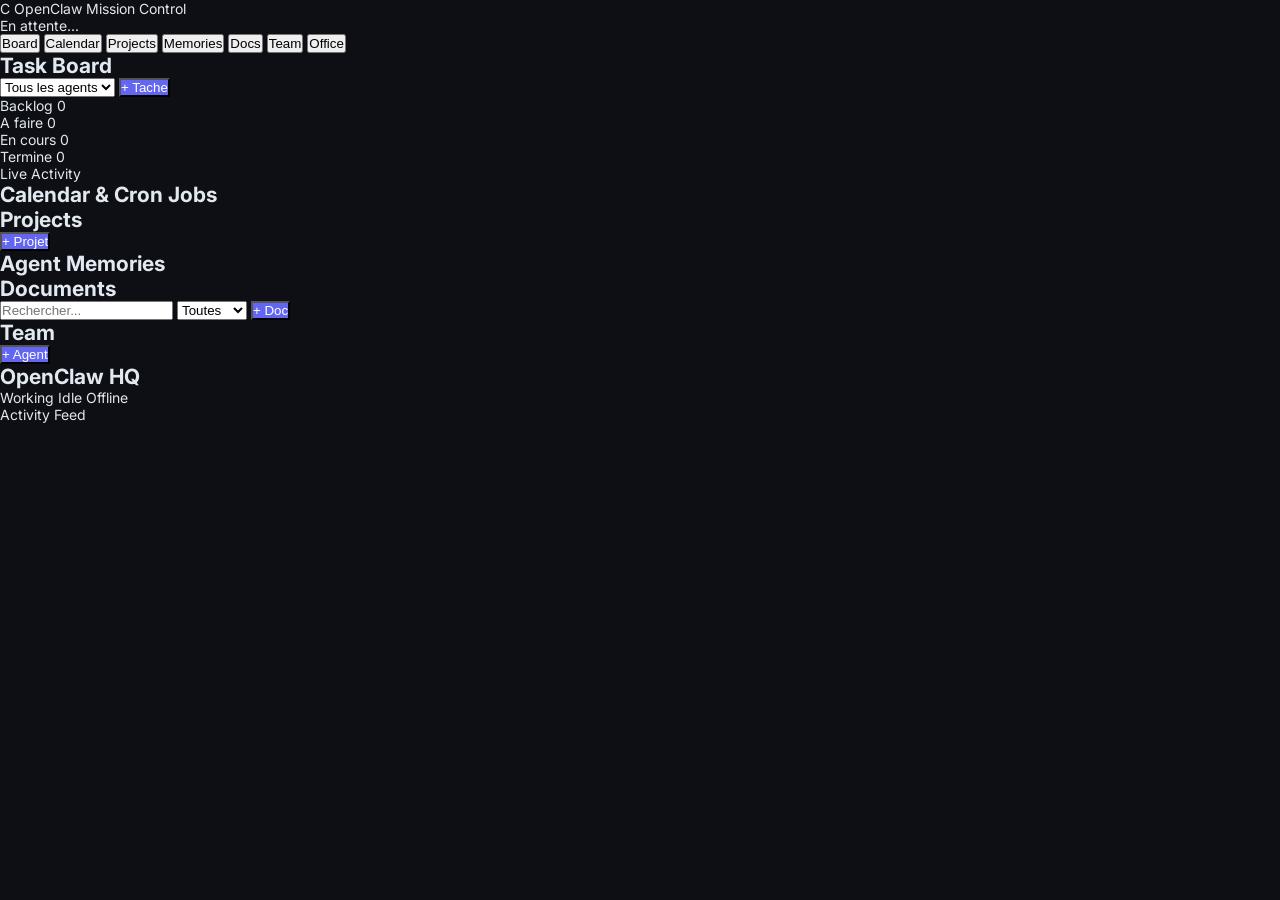
==== mission-control/templates/index.html @ 3de40192 "merge: résoudre conflit main.py — conserver tables trading_calendar + ibkr_trades https://claude.ai/" ====
<!DOCTYPE html>
<html lang="fr">
<head>
  <meta charset="UTF-8" />
  <meta name="viewport" content="width=device-width, initial-scale=1.0" />
  <title>OpenClaw Mission Control</title>
  <link rel="stylesheet" href="/static/css/style.css" />
  <link rel="preconnect" href="https://fonts.googleapis.com" />
  <link href="https://fonts.googleapis.com/css2?family=Inter:wght@300;400;500;600;700&display=swap" rel="stylesheet" />
</head>
<body>

  <!-- HEADER -->
  <header class="mc-header">
    <div class="mc-logo">
      <span class="mc-logo-icon">C</span>
      <span class="mc-logo-text">OpenClaw <span class="mc-logo-sub">Mission Control</span></span>
    </div>
    <div class="mc-hb" id="mcHeartbeat">
      <span class="mc-hb-dot"></span>
      <span id="mcHbLabel">En attente...</span>
    </div>
    <div class="mc-clock" id="mcClock"></div>
  </header>

  <!-- TABS -->
  <nav class="mc-tabs">
    <button class="mc-tab active" id="tab-board"    onclick="switchTab('board')">Board</button>
    <button class="mc-tab"        id="tab-calendar" onclick="switchTab('calendar')">Calendar</button>
    <button class="mc-tab"        id="tab-projects" onclick="switchTab('projects')">Projects</button>
    <button class="mc-tab"        id="tab-memories" onclick="switchTab('memories')">Memories</button>
    <button class="mc-tab"        id="tab-docs"     onclick="switchTab('docs')">Docs</button>
    <button class="mc-tab"        id="tab-team"     onclick="switchTab('team')">Team</button>
    <button class="mc-tab"        id="tab-office"   onclick="switchTab('office')">Office</button>
  </nav>

  <!-- ===== BOARD ===== -->
  <section id="section-board" class="mc-section">
    <div class="section-toolbar">
      <h2>Task Board</h2>
      <select id="boardAgentFilter" onchange="loadBoard()">
        <option value="">Tous les agents</option>
        <option value="openclaw">OpenClaw</option>
      </select>
      <button class="btn-primary" onclick="openTaskModal()">+ Tache</button>
    </div>
    <div class="board-layout">
      <div class="kanban">
        <div class="kanban-col" ondragover="event.preventDefault()" ondrop="dropTask(event,'backlog')">
          <div class="kanban-col-hdr backlog">Backlog <span id="cnt-backlog">0</span></div>
          <div class="kanban-cards" id="cards-backlog"></div>
        </div>
        <div class="kanban-col" ondragover="event.preventDefault()" ondrop="dropTask(event,'todo')">
          <div class="kanban-col-hdr todo">A faire <span id="cnt-todo">0</span></div>
          <div class="kanban-cards" id="cards-todo"></div>
        </div>
        <div class="kanban-col" ondragover="event.preventDefault()" ondrop="dropTask(event,'in_progress')">
          <div class="kanban-col-hdr in-progress">En cours <span id="cnt-in_progress">0</span></div>
          <div class="kanban-cards" id="cards-in_progress"></div>
        </div>
        <div class="kanban-col" ondragover="event.preventDefault()" ondrop="dropTask(event,'done')">
          <div class="kanban-col-hdr done">Termine <span id="cnt-done">0</span></div>
          <div class="kanban-cards" id="cards-done"></div>
        </div>
      </div>
      <div class="activity-panel">
        <div class="activity-hdr">Live Activity</div>
        <div class="activity-list" id="activityList"></div>
      </div>
    </div>
  </section>

  <!-- ===== CALENDAR ===== -->
  <section id="section-calendar" class="mc-section hidden">
    <div class="section-toolbar"><h2>Calendar & Cron Jobs</h2></div>
    <div id="cronContainer"></div>
  </section>

  <!-- ===== PROJECTS ===== -->
  <section id="section-projects" class="mc-section hidden">
    <div class="section-toolbar">
      <h2>Projects</h2>
      <button class="btn-primary" onclick="openProjectModal()">+ Projet</button>
    </div>
    <div class="projects-grid" id="projectsGrid"></div>
  </section>

  <!-- ===== MEMORIES ===== -->
  <section id="section-memories" class="mc-section hidden">
    <div class="section-toolbar"><h2>Agent Memories</h2></div>
    <div class="memories-container" id="memoriesContainer"></div>
  </section>

  <!-- ===== DOCS ===== -->
  <section id="section-docs" class="mc-section hidden">
    <div class="section-toolbar">
      <h2>Documents</h2>
      <input type="text" class="search-input" id="docsSearch" placeholder="Rechercher..." oninput="filterDocs()" />
      <select id="docsCatFilter" onchange="filterDocs()">
        <option value="">Toutes</option>
        <option value="draft">Draft</option>
        <option value="plan">Plan</option>
        <option value="report">Report</option>
        <option value="general">General</option>
      </select>
      <button class="btn-primary" onclick="openDocModal()">+ Doc</button>
    </div>
    <div class="docs-grid" id="docsGrid"></div>
  </section>

  <!-- ===== TEAM ===== -->
  <section id="section-team" class="mc-section hidden">
    <div class="section-toolbar">
      <h2>Team</h2>
      <button class="btn-primary" onclick="openTeamModal()">+ Agent</button>
    </div>
    <div class="team-org" id="teamOrg"></div>
  </section>

  <!-- ===== OFFICE ===== -->
  <section id="section-office" class="mc-section hidden">
    <div class="section-toolbar">
      <h2>OpenClaw HQ</h2>
      <div class="office-legend">
        <span class="leg working">Working</span>
        <span class="leg idle">Idle</span>
        <span class="leg offline">Offline</span>
      </div>
    </div>
    <div class="office-wrapper">
      <div class="office-floor" id="officeFloor"></div>
      <div class="office-ticker" id="officeTicker">
        <div class="ticker-hdr">Activity Feed</div>
        <div id="tickerItems"></div>
      </div>
    </div>
  </section>

  <!-- ===== MODALS ===== -->

  <!-- Task Modal -->
  <div class="modal-overlay hidden" id="taskModal">
    <div class="modal">
      <div class="modal-hdr">
        <h3 id="taskModalTitle">Nouvelle tache</h3>
        <button class="btn-close" onclick="closeModal('taskModal')">x</button>
      </div>
      <div class="modal-body">
        <input type="hidden" id="taskId" />
        <div class="form-group">
          <label>Titre *</label>
          <input type="text" id="taskTitle" placeholder="Titre..." />
        </div>
        <div class="form-group">
          <label>Description</label>
          <textarea id="taskDesc" rows="3" placeholder="Details..."></textarea>
        </div>
        <div class="form-row">
          <div class="form-group">
            <label>Statut</label>
            <select id="taskStatus">
              <option value="backlog">Backlog</option>
              <option value="todo" selected>A faire</option>
              <option value="in_progress">En cours</option>
              <option value="done">Termine</option>
            </select>
          </div>
          <div class="form-group">
            <label>Priorite</label>
            <select id="taskPriority">
              <option value="urgent">Urgent</option>
              <option value="high">Haute</option>
              <option value="medium" selected>Moyenne</option>
              <option value="low">Basse</option>
            </select>
          </div>
        </div>
        <div class="form-row">
          <div class="form-group">
            <label>Assigne a</label>
            <input type="text" id="taskAssigned" value="openclaw" />
          </div>
          <div class="form-group">
            <label>Projet</label>
            <select id="taskProject"><option value="">Aucun</option></select>
          </div>
        </div>
      </div>
      <div class="modal-footer">
        <button class="btn-secondary" onclick="closeModal('taskModal')">Annuler</button>
        <button id="taskDeleteBtn" class="btn-danger hidden" onclick="deleteTask()">Supprimer</button>
        <button class="btn-primary" onclick="saveTask()">Enregistrer</button>
      </div>
    </div>
  </div>

  <!-- Project Modal -->
  <div class="modal-overlay hidden" id="projectModal">
    <div class="modal">
      <div class="modal-hdr">
        <h3 id="projectModalTitle">Nouveau projet</h3>
        <button class="btn-close" onclick="closeModal('projectModal')">x</button>
      </div>
      <div class="modal-body">
        <input type="hidden" id="projectId" />
        <div class="form-group"><label>Nom *</label><input type="text" id="projectName" /></div>
        <div class="form-group"><label>Description</label><textarea id="projectDesc" rows="3"></textarea></div>
        <div class="form-row">
          <div class="form-group">
            <label>Statut</label>
            <select id="projectStatus">
              <option value="active">Actif</option>
              <option value="paused">Pause</option>
              <option value="done">Termine</option>
            </select>
          </div>
          <div class="form-group">
            <label>Progression (%)</label>
            <input type="number" id="projectProgress" min="0" max="100" value="0" />
          </div>
        </div>
      </div>
      <div class="modal-footer">
        <button class="btn-secondary" onclick="closeModal('projectModal')">Annuler</button>
        <button class="btn-primary" onclick="saveProject()">Enregistrer</button>
      </div>
    </div>
  </div>

  <!-- Doc Modal -->
  <div class="modal-overlay hidden" id="docModal">
    <div class="modal modal-lg">
      <div class="modal-hdr">
        <h3 id="docModalTitle">Nouveau document</h3>
        <button class="btn-close" onclick="closeModal('docModal')">x</button>
      </div>
      <div class="modal-body">
        <input type="hidden" id="docId" />
        <div class="form-row">
          <div class="form-group flex1"><label>Titre *</label><input type="text" id="docTitle" /></div>
          <div class="form-group">
            <label>Categorie</label>
            <select id="docCategory">
              <option value="general">General</option>
              <option value="draft">Draft</option>
              <option value="plan">Plan</option>
              <option value="report">Report</option>
            </select>
          </div>
        </div>
        <div class="form-group"><label>Contenu</label><textarea id="docContent" rows="12" class="doc-textarea"></textarea></div>
      </div>
      <div class="modal-footer">
        <button class="btn-secondary" onclick="closeModal('docModal')">Annuler</button>
        <button id="docDeleteBtn" class="btn-danger hidden" onclick="deleteDoc()">Supprimer</button>
        <button class="btn-primary" onclick="saveDoc()">Enregistrer</button>
      </div>
    </div>
  </div>

  <!-- Team Modal -->
  <div class="modal-overlay hidden" id="teamModal">
    <div class="modal">
      <div class="modal-hdr">
        <h3 id="teamModalTitle">Nouvel agent</h3>
        <button class="btn-close" onclick="closeModal('teamModal')">x</button>
      </div>
      <div class="modal-body">
        <input type="hidden" id="teamId" />
        <div class="form-row">
          <div class="form-group flex1"><label>Nom *</label><input type="text" id="teamName" /></div>
          <div class="form-group"><label>Emoji</label><input type="text" id="teamEmoji" maxlength="2" style="width:60px" value="?" /></div>
        </div>
        <div class="form-row">
          <div class="form-group flex1"><label>Role</label><input type="text" id="teamRole" /></div>
          <div class="form-group">
            <label>Type</label>
            <select id="teamType">
              <option value="main">Main</option>
              <option value="sub" selected>Sub</option>
              <option value="human">Human</option>
            </select>
          </div>
        </div>
        <div class="form-group"><label>Mission</label><textarea id="teamMission" rows="3"></textarea></div>
        <div class="form-row">
          <div class="form-group">
            <label>Couleur</label>
            <input type="color" id="teamColor" value="#4f8ef7" />
          </div>
          <div class="form-group flex1">
            <label>Parent</label>
            <select id="teamParent"><option value="">Aucun</option></select>
          </div>
        </div>
      </div>
      <div class="modal-footer">
        <button class="btn-secondary" onclick="closeModal('teamModal')">Annuler</button>
        <button id="teamDeleteBtn" class="btn-danger hidden" onclick="deleteMember()">Supprimer</button>
        <button class="btn-primary" onclick="saveMember()">Enregistrer</button>
      </div>
    </div>
  </div>

  <script src="/static/js/app.js"></script>
</body>
</html>
---- static/css/style.css ----
/* ================================================================
   RESET & VARIABLES
================================================================ */
*, *::before, *::after { box-sizing: border-box; margin: 0; padding: 0; }

:root {
  --bg:          #0d0f14;
  --bg-panel:    #13161e;
  --bg-card:     #1a1e2a;
  --bg-hover:    #1f2435;
  --border:      #252a3a;
  --border-light: #2e3448;
  --text:        #e2e8f0;
  --text-muted:  #64748b;
  --text-dim:    #94a3b8;
  --accent:      #6366f1;
  --accent-glow: rgba(99, 102, 241, 0.15);
  --green:       #22c55e;
  --red:         #ef4444;
  --yellow:      #eab308;
  --blue:        #3b82f6;
  --purple:      #a855f7;
  --pink:        #ec4899;
  --radius:      10px;
  --radius-sm:   6px;
  --shadow:      0 4px 24px rgba(0,0,0,0.4);
  --transition:  0.18s ease;
}

html, body {
  font-family: 'Inter', system-ui, sans-serif;
  font-size: 14px;
  background: var(--bg);
  color: var(--text);
  overflow-x: hidden;
  overflow-y: auto;
}

/* ================================================================
   HEADER
================================================================ */
.header {
  display: flex;
  align-items: center;
  justify-content: space-between;
  padding: 14px 24px;
  background: var(--bg-panel);
  border-bottom: 1px solid var(--border);
  height: 64px;
  flex-shrink: 0;
  position: sticky;
  top: 0;
  z-index: 100;
}

.header-date {
  font-size: 13px;
  color: var(--text-muted);
  text-transform: capitalize;
}

.header-time {
  font-size: 22px;
  font-weight: 700;
  letter-spacing: 1px;
  font-variant-numeric: tabular-nums;
  line-height: 1;
}

.header-greeting {
  font-size: 15px;
  font-weight: 500;
  color: var(--text-dim);
  text-align: center;
}

.summary-chips {
  display: flex;
  gap: 8px;
  flex-wrap: wrap;
  justify-content: flex-end;
}

/* header-right wraps chips + tg button */
.header-right {
  display: flex;
  align-items: center;
  gap: 10px;
}

/* Telegram button */
.tg-btn {
  display: inline-flex;
  align-items: center;
  gap: 6px;
  padding: 5px 12px;
  border-radius: var(--radius-sm);
  border: 1px solid rgba(41, 182, 246, 0.35);
  background: rgba(41, 182, 246, 0.08);
  color: #29b6f6;
  font-size: 12px;
  font-weight: 500;
  cursor: pointer;
  transition: var(--transition);
  white-space: nowrap;
}
.tg-btn:hover:not(:disabled) {
  background: rgba(41, 182, 246, 0.18);
  border-color: #29b6f6;
}
.tg-btn:disabled { opacity: 0.45; cursor: default; }
.tg-btn.tg-sent  { border-color: var(--green); color: var(--green); background: rgba(34,197,94,0.08); }
.tg-btn.tg-error { border-color: var(--red);   color: var(--red);   background: rgba(239,68,68,0.08); }
.tg-btn.tg-disabled { border-color: var(--border); color: var(--text-muted); background: transparent; }

.chip {
  display: flex;
  align-items: center;
  gap: 5px;
  padding: 4px 10px;
  border-radius: 20px;
  font-size: 12px;
  font-weight: 500;
  border: 1px solid var(--border);
  background: var(--bg-card);
}

.chip.chip-warning { border-color: var(--yellow); color: var(--yellow); }
.chip.chip-success { border-color: var(--green); color: var(--green); }
.chip.chip-info    { border-color: var(--blue); color: var(--blue); }

/* ================================================================
   LAYOUT
================================================================ */
.layout {
  display: grid;
  grid-template-columns: 280px 1fr 260px 280px;
  gap: 0;
  height: calc(100vh - 64px);
  overflow: hidden;
  position: sticky;
  top: 64px;
}

.panel {
  display: flex;
  flex-direction: column;
  border-right: 1px solid var(--border);
  overflow: hidden;
}

.panel:last-child { border-right: none; }

.panel-header {
  display: flex;
  align-items: center;
  gap: 8px;
  padding: 16px 16px 12px;
  border-bottom: 1px solid var(--border);
  flex-shrink: 0;
}

.panel-header h2 {
  font-size: 13px;
  font-weight: 600;
  letter-spacing: 0.5px;
  text-transform: uppercase;
  color: var(--text-muted);
  flex: 1;
}

/* ================================================================
   GOOGLE CALENDAR CONNECT BUTTON
================================================================ */
.gcal-connect-btn {
  display: inline-flex;
  align-items: center;
  gap: 5px;
  font-size: 11px;
  font-weight: 500;
  color: var(--text-muted);
  background: var(--bg-card);
  border: 1px solid var(--border-light);
  border-radius: var(--radius-sm);
  padding: 4px 8px;
  text-decoration: none;
  transition: var(--transition);
  white-space: nowrap;
}
.gcal-connect-btn:hover {
  color: var(--text);
  border-color: var(--accent);
  background: var(--accent-glow);
}
.gcal-connect-btn.gcal-connected {
  color: var(--green);
  border-color: rgba(34, 197, 94, 0.3);
  background: rgba(34, 197, 94, 0.08);
}

/* ================================================================
   BUTTONS
================================================================ */
.btn-icon {
  width: 26px;
  height: 26px;
  border-radius: 6px;
  border: 1px solid var(--border-light);
  background: var(--bg-card);
  color: var(--text-dim);
  cursor: pointer;
  font-size: 16px;
  display: flex;
  align-items: center;
  justify-content: center;
  transition: var(--transition);
  flex-shrink: 0;
}
.btn-icon:hover { background: var(--accent); border-color: var(--accent); color: #fff; }

.btn {
  padding: 8px 16px;
  border-radius: var(--radius-sm);
  border: none;
  cursor: pointer;
  font-size: 13px;
  font-weight: 500;
  transition: var(--transition);
}
.btn-primary   { background: var(--accent); color: #fff; }
.btn-primary:hover { background: #4f46e5; }
.btn-secondary { background: var(--bg-card); color: var(--text-dim); border: 1px solid var(--border); }
.btn-secondary:hover { background: var(--bg-hover); }

.btn-close {
  background: none;
  border: none;
  color: var(--text-muted);
  cursor: pointer;
  font-size: 16px;
  padding: 4px;
  border-radius: 4px;
  transition: var(--transition);
}
.btn-close:hover { color: var(--text); background: var(--bg-hover); }

/* ================================================================
   MINI CALENDAR
================================================================ */
.mini-calendar {
  padding: 12px;
  border-bottom: 1px solid var(--border);
  flex-shrink: 0;
}

.cal-header {
  display: flex;
  align-items: center;
  justify-content: space-between;
  margin-bottom: 8px;
}
.cal-header .cal-title {
  font-size: 13px;
  font-weight: 600;
  color: var(--text-dim);
  text-transform: capitalize;
}
.cal-nav {
  background: none;
  border: none;
  color: var(--text-muted);
  cursor: pointer;
  padding: 2px 6px;
  border-radius: 4px;
  font-size: 14px;
  transition: var(--transition);
}
.cal-nav:hover { background: var(--bg-hover); color: var(--text); }

.cal-grid {
  display: grid;
  grid-template-columns: repeat(7, 1fr);
  gap: 2px;
}
.cal-day-name {
  font-size: 10px;
  color: var(--text-muted);
  text-align: center;
  padding: 2px 0;
  font-weight: 600;
}
.cal-day {
  width: 28px;
  height: 28px;
  display: flex;
  align-items: center;
  justify-content: center;
  border-radius: 50%;
  font-size: 12px;
  cursor: pointer;
  color: var(--text-dim);
  transition: var(--transition);
  margin: auto;
}
.cal-day:hover { background: var(--bg-hover); }
.cal-day.today { background: var(--accent); color: #fff; font-weight: 700; }
.cal-day.other-month { color: var(--border-light); }
.cal-day.has-event::after {
  content: '';
  display: block;
  width: 4px;
  height: 4px;
  border-radius: 50%;
  background: var(--green);
  position: absolute;
  bottom: 2px;
}
.cal-day { position: relative; }

/* ================================================================
   AGENDA VIEW TABS
================================================================ */
.agenda-view-tabs {
  display: flex;
  gap: 3px;
}

.agenda-view-tab {
  font-size: 11px;
  padding: 2px 8px;
  border-radius: var(--radius-sm);
  border: 1px solid var(--border-light);
  background: transparent;
  color: var(--text-muted);
  cursor: pointer;
  transition: var(--transition);
}

.agenda-view-tab:hover { color: var(--text); border-color: var(--accent); }
.agenda-view-tab.active {
  background: var(--accent-glow);
  color: var(--accent);
  border-color: var(--accent);
}

/* ================================================================
   WEEK VIEW
================================================================ */
.agenda-week {
  flex: 1;
  overflow-y: auto;
  padding: 8px;
}

.agenda-week::-webkit-scrollbar { width: 4px; }
.agenda-week::-webkit-scrollbar-track { background: transparent; }
.agenda-week::-webkit-scrollbar-thumb { background: var(--border); border-radius: 2px; }

.week-nav {
  display: flex;
  align-items: center;
  justify-content: space-between;
  padding: 2px 2px 8px;
}

.week-label {
  font-size: 11px;
  color: var(--text-dim);
  font-weight: 500;
}

.week-days {
  display: flex;
  flex-direction: column;
  gap: 4px;
}

.week-day {
  border-radius: var(--radius-sm);
  background: var(--bg-card);
  border: 1px solid var(--border);
  padding: 6px 8px;
  transition: var(--transition);
}

.week-day-today {
  border-color: var(--accent);
  background: var(--accent-glow);
}

.week-day-header {
  display: flex;
  align-items: center;
  gap: 6px;
  margin-bottom: 4px;
}

.week-day-name {
  font-size: 10px;
  font-weight: 600;
  color: var(--text-muted);
  text-transform: uppercase;
  min-width: 16px;
}

.week-day-num {
  font-size: 13px;
  font-weight: 600;
  color: var(--text-dim);
  width: 22px;
  height: 22px;
  display: flex;
  align-items: center;
  justify-content: center;
  border-radius: 50%;
}

.week-today-num {
  background: var(--accent);
  color: #fff;
}

.week-day-events {
  display: flex;
  flex-direction: column;
  gap: 2px;
}

.week-no-event {
  font-size: 11px;
  color: var(--border-light);
  padding-left: 2px;
}

.week-event {
  display: flex;
  align-items: center;
  gap: 5px;
  padding: 2px 5px;
  border-radius: 3px;
  border-left: 2px solid var(--border);
  background: rgba(255,255,255,0.03);
  overflow: hidden;
}

.week-event.color-blue   { border-color: var(--blue); }
.week-event.color-purple { border-color: var(--purple); }
.week-event.color-green  { border-color: var(--green); }
.week-event.color-pink   { border-color: var(--pink); }
.week-event.color-yellow { border-color: var(--yellow); }
.week-event.color-google { border-color: var(--google); }

.week-event-time {
  font-size: 10px;
  color: var(--text-muted);
  font-variant-numeric: tabular-nums;
  white-space: nowrap;
  min-width: 34px;
  flex-shrink: 0;
}

.week-event-title {
  font-size: 11px;
  color: var(--text-dim);
  white-space: nowrap;
  overflow: hidden;
  text-overflow: ellipsis;
}

/* ================================================================
   AGENDA TIMELINE
================================================================ */
.agenda-day {
  flex: 1;
  overflow-y: auto;
  padding: 8px 0;
}
.agenda-day::-webkit-scrollbar { width: 4px; }
.agenda-day::-webkit-scrollbar-track { background: transparent; }
.agenda-day::-webkit-scrollbar-thumb { background: var(--border); border-radius: 2px; }

.agenda-empty {
  padding: 32px 16px;
  text-align: center;
  color: var(--text-muted);
  font-size: 13px;
}

.agenda-event {
  display: flex;
  gap: 10px;
  padding: 8px 14px;
  margin: 2px 8px;
  border-radius: var(--radius-sm);
  border-left: 3px solid;
  background: var(--bg-card);
  transition: var(--transition);
  cursor: pointer;
  position: relative;
}
.agenda-event:hover { background: var(--bg-hover); }
.agenda-event.color-blue   { border-color: var(--blue); }
.agenda-event.color-purple { border-color: var(--purple); }
.agenda-event.color-green  { border-color: var(--green); }
.agenda-event.color-pink   { border-color: var(--pink); }
.agenda-event.color-yellow { border-color: var(--yellow); }

.event-time {
  font-size: 11px;
  color: var(--text-muted);
  font-variant-numeric: tabular-nums;
  white-space: nowrap;
  min-width: 40px;
  padding-top: 2px;
}
.event-title {
  font-size: 13px;
  font-weight: 500;
  flex: 1;
}
.event-desc {
  font-size: 11px;
  color: var(--text-muted);
  margin-top: 2px;
}

.event-delete {
  background: none;
  border: none;
  color: var(--text-muted);
  cursor: pointer;
  font-size: 12px;
  opacity: 0;
  transition: var(--transition);
  padding: 2px;
}
.agenda-event:hover .event-delete { opacity: 1; }
.event-delete:hover { color: var(--red); }

/* ================================================================
   TASKS
================================================================ */
.task-filters {
  display: flex;
  gap: 4px;
}
.filter-btn {
  padding: 3px 8px;
  border-radius: 20px;
  border: 1px solid var(--border);
  background: none;
  color: var(--text-muted);
  font-size: 11px;
  cursor: pointer;
  transition: var(--transition);
}
.filter-btn:hover { background: var(--bg-hover); color: var(--text); }
.filter-btn.active { background: var(--accent); border-color: var(--accent); color: #fff; }

.tasks-list {
  flex: 1;
  overflow-y: auto;
  padding: 8px;
}
.tasks-list::-webkit-scrollbar { width: 4px; }
.tasks-list::-webkit-scrollbar-thumb { background: var(--border); border-radius: 2px; }

.task-group-label {
  font-size: 11px;
  font-weight: 600;
  color: var(--text-muted);
  text-transform: uppercase;
  letter-spacing: 0.5px;
  padding: 8px 8px 4px;
}

.task-card {
  display: flex;
  align-items: flex-start;
  gap: 10px;
  padding: 10px 12px;
  border-radius: var(--radius-sm);
  background: var(--bg-card);
  margin-bottom: 4px;
  border: 1px solid var(--border);
  cursor: pointer;
  transition: var(--transition);
  position: relative;
}
.task-card:hover { background: var(--bg-hover); border-color: var(--border-light); }
.task-card.done { opacity: 0.5; }
.task-card.done .task-title { text-decoration: line-through; }

.task-check {
  width: 16px;
  height: 16px;
  border-radius: 50%;
  border: 2px solid var(--border-light);
  flex-shrink: 0;
  margin-top: 1px;
  cursor: pointer;
  transition: var(--transition);
  display: flex;
  align-items: center;
  justify-content: center;
}
.task-check:hover { border-color: var(--accent); }
.task-check.checked { background: var(--green); border-color: var(--green); }
.task-check.checked::after { content: '✓'; color: #fff; font-size: 10px; font-weight: 700; }

.task-body { flex: 1; min-width: 0; }
.task-title {
  font-size: 13px;
  font-weight: 500;
  line-height: 1.4;
  word-break: break-word;
}
.task-meta {
  display: flex;
  align-items: center;
  gap: 6px;
  margin-top: 4px;
}
.task-date {
  font-size: 11px;
  color: var(--text-muted);
}
.task-date.overdue { color: var(--red); }

.priority-dot {
  width: 6px;
  height: 6px;
  border-radius: 50%;
  flex-shrink: 0;
}
.priority-dot.high   { background: var(--red); }
.priority-dot.medium { background: var(--yellow); }
.priority-dot.low    { background: var(--green); }

.task-actions {
  display: flex;
  gap: 4px;
  opacity: 0;
  transition: var(--transition);
}
.task-card:hover .task-actions { opacity: 1; }
.task-action-btn {
  background: none;
  border: none;
  color: var(--text-muted);
  cursor: pointer;
  font-size: 12px;
  padding: 2px 4px;
  border-radius: 3px;
  transition: var(--transition);
}
.task-action-btn:hover { background: var(--bg-hover); color: var(--text); }
.task-action-btn.del:hover { color: var(--red); }

.tasks-empty {
  padding: 40px 16px;
  text-align: center;
  color: var(--text-muted);
  font-size: 13px;
}

/* ================================================================
   NOTES
================================================================ */
.notes-grid {
  flex: 1;
  overflow-y: auto;
  padding: 8px;
  display: flex;
  flex-direction: column;
  gap: 8px;
}
.notes-grid::-webkit-scrollbar { width: 4px; }
.notes-grid::-webkit-scrollbar-thumb { background: var(--border); border-radius: 2px; }

.note-card {
  border-radius: var(--radius-sm);
  padding: 12px;
  border-left: 3px solid;
  background: var(--bg-card);
  border-top: 1px solid var(--border);
  border-right: 1px solid var(--border);
  border-bottom: 1px solid var(--border);
  position: relative;
  transition: var(--transition);
}
.note-card:hover { background: var(--bg-hover); }
.note-card.color-yellow { border-left-color: var(--yellow); }
.note-card.color-blue   { border-left-color: var(--blue); }
.note-card.color-green  { border-left-color: var(--green); }
.note-card.color-pink   { border-left-color: var(--pink); }
.note-card.color-purple { border-left-color: var(--purple); }

.note-content {
  font-size: 13px;
  line-height: 1.6;
  color: var(--text-dim);
  white-space: pre-wrap;
  word-break: break-word;
}
.note-footer {
  display: flex;
  align-items: center;
  justify-content: space-between;
  margin-top: 8px;
}
.note-date {
  font-size: 10px;
  color: var(--text-muted);
}
.note-delete {
  background: none;
  border: none;
  color: var(--text-muted);
  cursor: pointer;
  font-size: 12px;
  padding: 2px 4px;
  border-radius: 3px;
  opacity: 0;
  transition: var(--transition);
}
.note-card:hover .note-delete { opacity: 1; }
.note-delete:hover { color: var(--red); }

/* ================================================================
   MODAL
================================================================ */
.modal-overlay {
  position: fixed;
  inset: 0;
  background: rgba(0,0,0,0.7);
  display: none;
  align-items: center;
  justify-content: center;
  z-index: 1000;
  backdrop-filter: blur(4px);
}
.modal-overlay.open { display: flex; }

.modal {
  background: var(--bg-panel);
  border: 1px solid var(--border-light);
  border-radius: var(--radius);
  width: 480px;
  max-width: 95vw;
  box-shadow: var(--shadow);
  animation: modalIn 0.18s ease;
}
@keyframes modalIn {
  from { opacity: 0; transform: scale(0.96) translateY(-8px); }
  to   { opacity: 1; transform: scale(1) translateY(0); }
}
.modal-header {
  display: flex;
  align-items: center;
  justify-content: space-between;
  padding: 16px 20px;
  border-bottom: 1px solid var(--border);
}
.modal-header h3 { font-size: 15px; font-weight: 600; }
.modal-body { padding: 20px; display: flex; flex-direction: column; gap: 16px; }
.modal-footer {
  display: flex;
  gap: 8px;
  justify-content: flex-end;
  padding: 16px 20px;
  border-top: 1px solid var(--border);
}

.form-group { display: flex; flex-direction: column; gap: 6px; }
.form-group label { font-size: 12px; font-weight: 500; color: var(--text-muted); }
.form-group input,
.form-group textarea,
.form-group select {
  background: var(--bg-card);
  border: 1px solid var(--border-light);
  border-radius: var(--radius-sm);
  color: var(--text);
  font-family: inherit;
  font-size: 13px;
  padding: 8px 12px;
  outline: none;
  transition: var(--transition);
  resize: vertical;
}
.form-group input:focus,
.form-group textarea:focus,
.form-group select:focus { border-color: var(--accent); background: var(--bg-hover); }
.form-row { display: grid; grid-template-columns: 1fr 1fr; gap: 12px; }

/* Color picker */
.color-picker { display: flex; gap: 8px; }
.color-dot {
  width: 24px;
  height: 24px;
  border-radius: 50%;
  border: 2px solid transparent;
  cursor: pointer;
  transition: var(--transition);
}
.color-dot:hover { transform: scale(1.15); }
.color-dot.active { border-color: #fff; transform: scale(1.15); }
.dot-yellow { background: var(--yellow); }
.dot-blue   { background: var(--blue); }
.dot-green  { background: var(--green); }
.dot-pink   { background: var(--pink); }
.dot-purple { background: var(--purple); }

/* ================================================================
   TOAST
================================================================ */
.toast-container {
  position: fixed;
  bottom: 24px;
  right: 24px;
  display: flex;
  flex-direction: column;
  gap: 8px;
  z-index: 2000;
}
.toast {
  padding: 10px 16px;
  border-radius: var(--radius-sm);
  background: var(--bg-panel);
  border: 1px solid var(--border-light);
  font-size: 13px;
  color: var(--text);
  box-shadow: var(--shadow);
  animation: toastIn 0.2s ease;
  max-width: 300px;
}
.toast.success { border-left: 3px solid var(--green); }
.toast.error   { border-left: 3px solid var(--red); }
@keyframes toastIn {
  from { opacity: 0; transform: translateX(20px); }
  to   { opacity: 1; transform: translateX(0); }
}

/* ================================================================
   SCROLLBAR global
================================================================ */
* {
  scrollbar-width: thin;
  scrollbar-color: var(--border) transparent;
}

/* ================================================================
   GOOGLE CALENDAR EVENTS
================================================================ */
:root {
  --google: #4285F4;
}

.agenda-event.color-google {
  border-color: var(--google);
}

.agenda-event.color-google::before {
  content: 'G';
  position: absolute;
  top: 6px;
  right: 28px;
  font-size: 9px;
  font-weight: 700;
  color: var(--google);
  background: rgba(66, 133, 244, 0.12);
  border: 1px solid rgba(66, 133, 244, 0.3);
  border-radius: 3px;
  padding: 0 3px;
  line-height: 14px;
  letter-spacing: 0.5px;
}

.cal-day.has-google-event::after {
  background: var(--google);
}

.cal-day.has-event.has-google-event::after {
  background: linear-gradient(to right, var(--green) 50%, var(--google) 50%);
}

.toast.info { border-left: 3px solid var(--blue); }

/* ================================================================
   TRADING PANEL
================================================================ */
.panel-trading { display: flex; flex-direction: column; overflow: hidden; }

.trading-tabs {
  display: flex;
  gap: 4px;
}

.trade-tab {
  font-size: 11px;
  font-weight: 500;
  padding: 3px 8px;
  border-radius: var(--radius-sm);
  border: 1px solid var(--border-light);
  background: transparent;
  color: var(--text-muted);
  cursor: pointer;
  transition: var(--transition);
}

.trade-tab:hover { color: var(--text); border-color: var(--accent); }
.trade-tab.active { background: var(--accent-glow); color: var(--accent); border-color: var(--accent); }

#tradingContent {
  flex: 1;
  overflow-y: auto;
  padding: 8px 12px;
}

.trade-row {
  display: flex;
  align-items: center;
  gap: 8px;
  padding: 8px 10px;
  border-radius: var(--radius-sm);
  background: var(--bg-card);
  border: 1px solid var(--border);
  margin-bottom: 6px;
  transition: var(--transition);
  text-decoration: none;
  cursor: pointer;
}
.trade-row:hover { border-color: var(--border-light); background: var(--bg-hover); }

.trade-ticker {
  font-weight: 600;
  font-size: 13px;
  color: var(--text);
  min-width: 52px;
}

.trade-info {
  flex: 1;
  display: flex;
  flex-direction: column;
  gap: 2px;
}

.trade-meta {
  font-size: 10px;
  color: var(--text-muted);
}

.trade-pnl {
  font-size: 12px;
  font-weight: 600;
  text-align: right;
  min-width: 48px;
}
.trade-pnl.pos { color: var(--green); }
.trade-pnl.neg { color: var(--red); }
.trade-pnl.neutral { color: var(--text-muted); }

.trade-rr {
  font-size: 10px;
  color: var(--text-muted);
  text-align: right;
}

.trade-live-badge {
  font-size: 9px;
  padding: 1px 5px;
  border-radius: 10px;
  background: rgba(99,102,241,0.15);
  color: var(--accent);
  border: 1px solid rgba(99,102,241,0.3);
  white-space: nowrap;
}

.watch-row {
  display: flex;
  align-items: center;
  justify-content: space-between;
  padding: 7px 10px;
  border-radius: var(--radius-sm);
  background: var(--bg-card);
  border: 1px solid var(--border);
  margin-bottom: 6px;
}
.watch-name { font-size: 13px; font-weight: 500; color: var(--text); }
.watch-etat {
  font-size: 10px;
  padding: 2px 6px;
  border-radius: 10px;
  background: var(--bg-hover);
  color: var(--text-muted);
}

.trading-empty {
  text-align: center;
  color: var(--text-muted);
  font-size: 12px;
  padding: 24px 0;
}

/* ================================================================
   SIDE PANEL (Crons + API)
================================================================ */
.panel-side {
  display: flex;
  flex-direction: column;
  overflow: hidden;
}

.side-section {
  display: flex;
  flex-direction: column;
  flex: 1;
  overflow: hidden;
  border-bottom: 1px solid var(--border);
}
.side-section:last-child { border-bottom: none; }

/* ---- API Usage ---- */
.api-usage-list {
  flex: 1;
  overflow-y: auto;
  padding: 8px 12px;
  display: flex;
  flex-direction: column;
  gap: 6px;
}

.api-row {
  background: var(--bg-card);
  border: 1px solid var(--border);
  border-radius: var(--radius-sm);
  padding: 9px 11px;
  display: flex;
  flex-direction: column;
  gap: 6px;
}
.api-row-link { text-decoration: none; cursor: pointer; transition: var(--transition); }
.api-row-link:hover { border-color: var(--accent); }
.api-row-warn { border-color: rgba(234,179,8,0.35); background: rgba(234,179,8,0.05); }
.api-row-err  { border-color: rgba(239,68,68,0.25); }

.api-row-head {
  display: flex;
  align-items: center;
  gap: 7px;
}

.api-dot {
  width: 7px;
  height: 7px;
  border-radius: 50%;
  flex-shrink: 0;
  background: var(--text-muted);
}
.api-dot.ok   { background: var(--green); box-shadow: 0 0 5px var(--green); }
.api-dot.warn { background: var(--yellow); box-shadow: 0 0 5px var(--yellow); }
.api-dot.err  { background: var(--red); }

.api-name {
  flex: 1;
  font-size: 12px;
  font-weight: 500;
  color: var(--text-dim);
}

.api-val {
  font-size: 12px;
  font-weight: 600;
  color: var(--text);
  font-variant-numeric: tabular-nums;
}
.api-row-warn .api-val { color: var(--yellow); }

.api-bar-track {
  height: 3px;
  background: var(--border);
  border-radius: 2px;
  overflow: hidden;
}
.api-bar-fill {
  height: 100%;
  background: var(--accent);
  border-radius: 2px;
  transition: width 0.4s ease;
}
.api-bar-fill.fill-warn { background: var(--yellow); }

.api-sub {
  font-size: 10px;
  color: var(--text-muted);
  font-variant-numeric: tabular-nums;
}

/* chip-danger for negative YTD */
.chip.chip-danger { border-color: var(--red); color: var(--red); }

/* ================================================================
   IBKR PANEL (trading tab — mini view)
================================================================ */

/* YTD Banner */
.ibkr-ytd {
  background: var(--bg-card);
  border: 1px solid var(--border-light);
  border-radius: var(--radius-sm);
  padding: 10px 12px;
  margin: 8px 12px 4px;
}

.ibkr-ytd-row {
  display: flex;
  align-items: baseline;
  justify-content: space-between;
  gap: 8px;
}

.ibkr-ytd-label {
  font-size: 11px;
  font-weight: 600;
  color: var(--text-muted);
  text-transform: uppercase;
  letter-spacing: 0.5px;
}

.ibkr-ytd-pnl {
  font-size: 20px;
  font-weight: 700;
  font-variant-numeric: tabular-nums;
}
.ibkr-ytd-pnl.pos { color: var(--green); }
.ibkr-ytd-pnl.neg { color: var(--red); }

.ibkr-ytd-stats {
  display: flex;
  align-items: center;
  gap: 5px;
  margin-top: 4px;
  font-size: 11px;
  color: var(--text-muted);
}
.ibkr-sep { color: var(--border-light); }
.ibkr-comm { color: var(--red); opacity: 0.7; }

.ibkr-sync-ts {
  font-size: 10px;
  color: var(--border-light);
  margin-top: 4px;
}

/* Monthly list */
.ibkr-monthly-list {
  padding: 4px 12px 8px;
  display: flex;
  flex-direction: column;
  gap: 3px;
}

.ibkr-month-row {
  display: flex;
  align-items: center;
  gap: 6px;
  padding: 7px 10px;
  border-radius: var(--radius-sm);
  background: var(--bg-card);
  border: 1px solid var(--border);
  cursor: pointer;
  transition: var(--transition);
  user-select: none;
}
.ibkr-month-row:hover { background: var(--bg-hover); border-color: var(--border-light); }
.ibkr-month-row.open  { border-color: var(--accent); background: var(--accent-glow); }

.ibkr-month-label {
  font-size: 12px;
  font-weight: 600;
  color: var(--text-dim);
  min-width: 44px;
  text-transform: capitalize;
}

.ibkr-month-stats {
  flex: 1;
  font-size: 10px;
  color: var(--text-muted);
}

.ibkr-month-pnl {
  font-size: 12px;
  font-weight: 600;
  font-variant-numeric: tabular-nums;
  min-width: 52px;
  text-align: right;
}
.ibkr-month-pnl.pos { color: var(--green); }
.ibkr-month-pnl.neg { color: var(--red); }

.ibkr-chevron {
  font-size: 9px;
  color: var(--text-muted);
  width: 10px;
  text-align: center;
}

/* Expanded trade rows */
.ibkr-trades-list {
  background: var(--bg);
  border: 1px solid var(--border);
  border-top: none;
  border-radius: 0 0 var(--radius-sm) var(--radius-sm);
  margin-top: -3px;
  padding: 4px 0;
}

.ibkr-trade-row {
  display: flex;
  align-items: center;
  gap: 5px;
  padding: 4px 10px;
  font-size: 11px;
  border-bottom: 1px solid var(--border);
  transition: var(--transition);
}
.ibkr-trade-row:last-child { border-bottom: none; }
.ibkr-trade-row:hover { background: var(--bg-hover); }

.ibkr-trade-date {
  color: var(--text-muted);
  font-variant-numeric: tabular-nums;
  min-width: 36px;
}
.ibkr-trade-bs {
  font-size: 9px;
  font-weight: 700;
  padding: 1px 4px;
  border-radius: 3px;
  min-width: 14px;
  text-align: center;
}
.ibkr-trade-bs.buy  { background: rgba(34,197,94,0.15); color: var(--green); }
.ibkr-trade-bs.sell { background: rgba(239,68,68,0.15); color: var(--red); }

.ibkr-trade-sym {
  flex: 1;
  font-weight: 600;
  color: var(--text);
}
.ibkr-trade-qty {
  color: var(--text-muted);
  font-variant-numeric: tabular-nums;
  min-width: 28px;
  text-align: right;
}
.ibkr-trade-pnl {
  font-weight: 600;
  font-variant-numeric: tabular-nums;
  min-width: 44px;
  text-align: right;
}
.ibkr-trade-pnl.pos { color: var(--green); }
.ibkr-trade-pnl.neg { color: var(--red); }
.ibkr-trade-pnl.neutral { color: var(--text-muted); }

.ibkr-trade-empty {
  padding: 8px 10px;
  font-size: 11px;
  color: var(--text-muted);
  text-align: center;
}

/* Current month quick row in trading tab */
.ibkr-cm {
  display: flex;
  align-items: center;
  gap: 8px;
  padding: 7px 12px;
  margin: 4px 12px 0;
  background: var(--bg-card);
  border: 1px solid var(--border-light);
  border-radius: var(--radius-sm);
  font-size: 12px;
}
.ibkr-cm-label { color: var(--text-muted); flex: 1; }
.ibkr-cm-pnl   { font-weight: 700; font-variant-numeric: tabular-nums; }
.ibkr-cm-stats { color: var(--text-muted); font-size: 11px; }

.ibkr-tbl-hint {
  text-align: center;
  font-size: 11px;
  color: var(--text-muted);
  padding: 12px 0 4px;
  opacity: 0.7;
}

/* ================================================================
   IBKR BOTTOM TABLE SECTION
================================================================ */
.ibkr-section {
  background: var(--bg-panel);
  border-top: 2px solid var(--border);
  padding: 0 0 32px;
}

.ibkr-section-header {
  display: flex;
  align-items: center;
  gap: 10px;
  padding: 14px 24px 12px;
  border-bottom: 1px solid var(--border);
}
.ibkr-section-header h2 {
  font-size: 13px;
  font-weight: 600;
  letter-spacing: 0.5px;
  text-transform: uppercase;
  color: var(--text-muted);
  flex: 1;
}
.ibkr-section-sync {
  font-size: 11px;
  color: var(--text-muted);
}

.ibkr-tbl-empty {
  padding: 32px;
  text-align: center;
  color: var(--text-muted);
  font-size: 13px;
}

/* Main table */
.ibkr-tbl {
  width: 100%;
  border-collapse: collapse;
  font-size: 13px;
}
.ibkr-tbl thead th {
  padding: 8px 16px;
  text-align: left;
  font-size: 11px;
  font-weight: 600;
  color: var(--text-muted);
  text-transform: uppercase;
  letter-spacing: 0.4px;
  border-bottom: 1px solid var(--border);
  background: var(--bg);
}
.ibkr-tbl thead th.num { text-align: right; }

.ibkr-tbl-month td {
  padding: 10px 16px;
  border-bottom: 1px solid var(--border);
  cursor: pointer;
  transition: background var(--transition);
}
.ibkr-tbl-month:hover td { background: var(--bg-hover); }
.ibkr-tbl-month.open td  { background: var(--accent-glow); }

.ibkr-tbl-month-name {
  display: flex;
  align-items: center;
  gap: 8px;
  font-weight: 600;
  color: var(--text-dim);
  text-transform: capitalize;
}
.ibkr-tbl-chevron {
  color: var(--text-muted);
  font-size: 11px;
  width: 12px;
}

td.num  { text-align: right; font-variant-numeric: tabular-nums; }
td.bold { font-weight: 700; }
td.pos  { color: var(--green); }
td.neg  { color: var(--red); }
td.comm { color: var(--text-muted); font-size: 12px; }

.ibkr-tbl-loading {
  padding: 12px 32px;
  color: var(--text-muted);
  font-size: 12px;
  font-style: italic;
}

/* Sub-table (individual trades) */
.ibkr-tbl-sub {
  width: 100%;
  border-collapse: collapse;
  font-size: 12px;
  background: var(--bg);
}
.ibkr-tbl-sub thead th {
  padding: 6px 16px 6px 32px;
  text-align: left;
  font-size: 10px;
  font-weight: 600;
  color: var(--text-muted);
  text-transform: uppercase;
  letter-spacing: 0.4px;
  border-bottom: 1px solid var(--border);
  background: var(--bg);
}
.ibkr-tbl-sub thead th.num { text-align: right; }
.ibkr-tbl-sub tbody tr td {
  padding: 6px 16px 6px 32px;
  border-bottom: 1px solid var(--border);
  color: var(--text-dim);
}
.ibkr-tbl-sub tbody tr:last-child td { border-bottom: none; }
.ibkr-tbl-sub tbody tr:hover td { background: var(--bg-hover); }

/* Raw trades table */
.ibkr-raw-section { margin-top: 0; }
.ibkr-raw-tbl { width: 100%; }
.ibkr-raw-tbl thead th {
  background: var(--bg-card);
  color: var(--text-muted);
  font-size: 11px;
  font-weight: 600;
  text-transform: uppercase;
  letter-spacing: 0.4px;
  padding: 10px 16px;
  border-bottom: 1px solid var(--border);
  white-space: nowrap;
}
.ibkr-raw-tbl thead th.num { text-align: right; }
.ibkr-raw-tbl tbody tr td {
  padding: 9px 16px;
  font-size: 12.5px;
  border-bottom: 1px solid rgba(255,255,255,0.04);
  white-space: nowrap;
}
.ibkr-raw-tbl tbody tr:hover td { background: var(--bg-hover); }

/* ================================================================
   RESPONSIVE
================================================================ */
@media (max-width: 1200px) {
  .layout { grid-template-columns: 260px 1fr 240px; position: static; }
  .panel-trading { display: none; }
  .ibkr-section { display: block; }
}
@media (max-width: 900px) {
  .layout { grid-template-columns: 1fr; overflow-y: auto; height: auto; position: static; }
  .panel { border-right: none; border-bottom: 1px solid var(--border); height: auto; max-height: 50vh; }
  .panel-side { max-height: none; height: auto; }
  .side-section { max-height: 40vh; }
  .panel-trading { display: flex; max-height: 50vh; }
  .ibkr-tbl { font-size: 12px; }
  .ibkr-tbl thead th, .ibkr-tbl-month td { padding: 8px; }
}
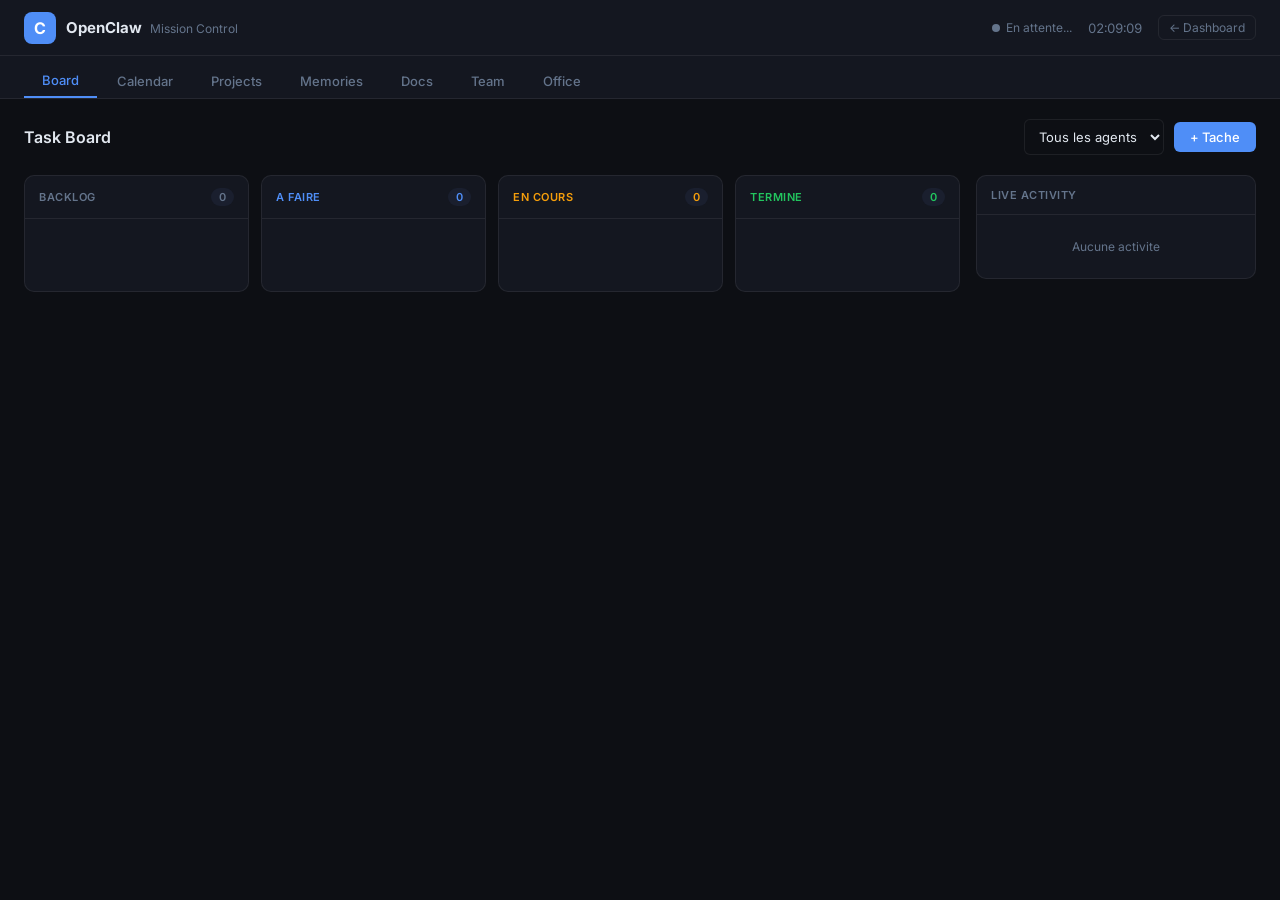
==== commit f3377a2a: "ui: supprime btn créer événement agenda, ajoute bouton retour dashboard dans mission-control" ====
--- a/mission-control/templates/index.html
+++ b/mission-control/templates/index.html
@@ -4,7 +4,7 @@
   <meta charset="UTF-8" />
   <meta name="viewport" content="width=device-width, initial-scale=1.0" />
   <title>OpenClaw Mission Control</title>
-  <link rel="stylesheet" href="/static/css/style.css" />
+  <link rel="stylesheet" href="/mission-control/static/css/style.css" />
   <link rel="preconnect" href="https://fonts.googleapis.com" />
   <link href="https://fonts.googleapis.com/css2?family=Inter:wght@300;400;500;600;700&display=swap" rel="stylesheet" />
 </head>
@@ -21,6 +21,7 @@
       <span id="mcHbLabel">En attente...</span>
     </div>
     <div class="mc-clock" id="mcClock"></div>
+    <a href="/" class="mc-back-btn" title="Retour au dashboard">← Dashboard</a>
   </header>
 
   <!-- TABS -->
@@ -302,6 +303,6 @@
     </div>
   </div>
 
-  <script src="/static/js/app.js"></script>
+  <script src="/mission-control/static/js/app.js"></script>
 </body>
 </html>
--- a/mission-control/static/css/style.css
+++ b/mission-control/static/css/style.css
@@ -0,0 +1,501 @@
+/* ================================================================
+   VARS & RESET
+================================================================ */
+:root {
+  --bg:       #0d0f14;
+  --bg-panel: #141720;
+  --bg-card:  #1a1f2e;
+  --bg-hover: #1e2535;
+  --border:   rgba(255,255,255,0.07);
+  --text:     #e2e8f0;
+  --text-muted: #64748b;
+  --accent:   #4f8ef7;
+  --accent2:  #7c5cfc;
+  --pos:      #22c55e;
+  --neg:      #ef4444;
+  --warn:     #f59e0b;
+  --radius:   10px;
+}
+
+*, *::before, *::after { box-sizing: border-box; margin: 0; padding: 0; }
+html, body { height: 100%; background: var(--bg); color: var(--text); font-family: Inter, sans-serif; font-size: 14px; }
+a { color: var(--accent); text-decoration: none; }
+button { cursor: pointer; font-family: inherit; }
+textarea, input, select { font-family: inherit; background: var(--bg); color: var(--text); border: 1px solid var(--border); border-radius: 6px; padding: 8px 10px; font-size: 13px; outline: none; }
+textarea:focus, input:focus, select:focus { border-color: var(--accent); }
+.hidden { display: none !important; }
+
+/* ================================================================
+   HEADER
+================================================================ */
+.mc-header {
+  display: flex;
+  align-items: center;
+  gap: 16px;
+  padding: 0 24px;
+  height: 56px;
+  background: var(--bg-panel);
+  border-bottom: 1px solid var(--border);
+  position: sticky;
+  top: 0;
+  z-index: 100;
+}
+.mc-logo { display: flex; align-items: center; gap: 10px; }
+.mc-logo-icon {
+  width: 32px; height: 32px;
+  border-radius: 8px;
+  background: var(--accent);
+  color: #fff;
+  font-weight: 700;
+  font-size: 16px;
+  display: flex; align-items: center; justify-content: center;
+}
+.mc-logo-text { font-weight: 700; font-size: 15px; }
+.mc-logo-sub { font-weight: 400; font-size: 12px; color: var(--text-muted); margin-left: 4px; }
+.mc-hb {
+  display: flex; align-items: center; gap: 6px;
+  font-size: 12px; color: var(--text-muted);
+  margin-left: auto;
+}
+.mc-hb-dot {
+  width: 8px; height: 8px; border-radius: 50%;
+  background: var(--text-muted);
+  transition: background 0.3s;
+}
+.mc-hb.alive .mc-hb-dot { background: var(--pos); box-shadow: 0 0 6px var(--pos); animation: pulse-dot 2s infinite; }
+@keyframes pulse-dot { 0%,100% { opacity: 1; } 50% { opacity: 0.4; } }
+.mc-clock { font-size: 13px; color: var(--text-muted); font-variant-numeric: tabular-nums; }
+.mc-back-btn { font-size: 12px; color: var(--text-muted); text-decoration: none; padding: 4px 10px; border: 1px solid var(--border); border-radius: 6px; transition: color 0.15s, border-color 0.15s; }
+.mc-back-btn:hover { color: var(--text); border-color: var(--text-muted); }
+
+/* ================================================================
+   TABS
+================================================================ */
+.mc-tabs {
+  display: flex;
+  gap: 2px;
+  padding: 8px 24px 0;
+  background: var(--bg-panel);
+  border-bottom: 1px solid var(--border);
+}
+.mc-tab {
+  padding: 8px 18px;
+  background: none;
+  border: none;
+  color: var(--text-muted);
+  font-size: 13px;
+  font-weight: 500;
+  border-radius: 6px 6px 0 0;
+  transition: all 0.15s;
+}
+.mc-tab:hover { color: var(--text); background: var(--bg-hover); }
+.mc-tab.active { color: var(--accent); border-bottom: 2px solid var(--accent); }
+
+/* ================================================================
+   SECTIONS
+================================================================ */
+.mc-section { padding: 20px 24px; min-height: calc(100vh - 120px); }
+.section-toolbar {
+  display: flex; align-items: center; gap: 10px; margin-bottom: 20px; flex-wrap: wrap;
+}
+.section-toolbar h2 { font-size: 16px; font-weight: 600; flex: 1; }
+
+/* ================================================================
+   BUTTONS
+================================================================ */
+.btn-primary {
+  background: var(--accent); color: #fff; border: none;
+  padding: 7px 16px; border-radius: 6px; font-size: 13px; font-weight: 500;
+  transition: opacity 0.15s;
+}
+.btn-primary:hover { opacity: 0.85; }
+.btn-secondary {
+  background: var(--bg-card); color: var(--text); border: 1px solid var(--border);
+  padding: 7px 16px; border-radius: 6px; font-size: 13px;
+}
+.btn-danger {
+  background: var(--neg); color: #fff; border: none;
+  padding: 7px 16px; border-radius: 6px; font-size: 13px;
+}
+.btn-close { background: none; border: none; color: var(--text-muted); font-size: 18px; line-height: 1; padding: 4px 6px; }
+.btn-close:hover { color: var(--text); }
+.search-input { width: 200px; }
+
+/* ================================================================
+   BOARD — KANBAN
+================================================================ */
+.board-layout { display: flex; gap: 16px; align-items: flex-start; }
+.kanban { display: flex; gap: 12px; flex: 1; overflow-x: auto; }
+.kanban-col {
+  flex: 1; min-width: 220px;
+  background: var(--bg-panel);
+  border-radius: var(--radius);
+  border: 1px solid var(--border);
+  padding: 0 0 12px;
+  display: flex; flex-direction: column;
+}
+.kanban-col-hdr {
+  padding: 12px 14px;
+  font-size: 11px;
+  font-weight: 600;
+  text-transform: uppercase;
+  letter-spacing: 0.5px;
+  display: flex; align-items: center; justify-content: space-between;
+  border-bottom: 1px solid var(--border);
+}
+.kanban-col-hdr span {
+  background: var(--bg-card);
+  border-radius: 10px; padding: 2px 8px; font-size: 11px;
+}
+.kanban-col-hdr.backlog  { color: var(--text-muted); }
+.kanban-col-hdr.todo     { color: var(--accent); }
+.kanban-col-hdr.in-progress { color: var(--warn); }
+.kanban-col-hdr.done     { color: var(--pos); }
+
+.kanban-col.drag-over { background: var(--bg-hover); }
+.kanban-cards { display: flex; flex-direction: column; gap: 8px; padding: 10px; flex: 1; min-height: 60px; }
+.kanban-card {
+  background: var(--bg-card);
+  border: 1px solid var(--border);
+  border-radius: 8px;
+  padding: 10px 12px;
+  cursor: grab;
+  transition: transform 0.1s, box-shadow 0.1s;
+  border-left: 3px solid transparent;
+}
+.kanban-card:hover { transform: translateY(-1px); box-shadow: 0 4px 12px rgba(0,0,0,0.3); }
+.kanban-card.dragging { opacity: 0.5; }
+.kanban-card.priority-urgent { border-left-color: var(--neg); }
+.kanban-card.priority-high   { border-left-color: var(--warn); }
+.kanban-card.priority-medium { border-left-color: var(--accent); }
+.kanban-card.priority-low    { border-left-color: var(--text-muted); }
+.card-title { font-size: 13px; font-weight: 500; margin-bottom: 6px; }
+.card-meta { display: flex; gap: 6px; flex-wrap: wrap; }
+.card-tag {
+  font-size: 10px; padding: 2px 7px; border-radius: 10px;
+  background: var(--bg-panel); color: var(--text-muted);
+}
+.card-tag.assigned { color: var(--accent); }
+.card-tag.project  { color: var(--accent2); }
+
+/* ================================================================
+   ACTIVITY PANEL
+================================================================ */
+.activity-panel {
+  width: 280px; flex-shrink: 0;
+  background: var(--bg-panel);
+  border: 1px solid var(--border);
+  border-radius: var(--radius);
+  max-height: calc(100vh - 180px);
+  display: flex; flex-direction: column;
+  overflow: hidden;
+}
+.activity-hdr {
+  padding: 12px 14px;
+  font-size: 11px; font-weight: 600; text-transform: uppercase;
+  letter-spacing: 0.5px; color: var(--text-muted);
+  border-bottom: 1px solid var(--border);
+}
+.activity-list { flex: 1; overflow-y: auto; padding: 8px; display: flex; flex-direction: column; gap: 6px; }
+.activity-item {
+  background: var(--bg-card);
+  border-radius: 6px; padding: 8px 10px;
+  border-left: 3px solid var(--accent);
+  animation: slide-in 0.3s ease;
+}
+@keyframes slide-in { from { opacity: 0; transform: translateX(20px); } to { opacity: 1; transform: translateX(0); } }
+.activity-agent { font-size: 11px; font-weight: 600; color: var(--accent); }
+.activity-action { font-size: 12px; color: var(--text); margin-top: 2px; }
+.activity-time { font-size: 10px; color: var(--text-muted); margin-top: 2px; }
+
+/* ================================================================
+   CALENDAR
+================================================================ */
+.cron-table { width: 100%; border-collapse: collapse; }
+.cron-table th, .cron-table td { padding: 10px 16px; text-align: left; border-bottom: 1px solid var(--border); font-size: 13px; }
+.cron-table th { color: var(--text-muted); font-size: 11px; text-transform: uppercase; letter-spacing: 0.4px; background: var(--bg-panel); }
+.cron-table td:first-child { font-family: monospace; color: var(--accent); font-size: 12px; }
+.cron-human { color: var(--text-muted); font-size: 11px; margin-top: 2px; }
+.cron-empty { padding: 40px; text-align: center; color: var(--text-muted); }
+
+/* ================================================================
+   PROJECTS
+================================================================ */
+.projects-grid { display: grid; grid-template-columns: repeat(auto-fill, minmax(280px, 1fr)); gap: 16px; }
+.project-card {
+  background: var(--bg-panel);
+  border: 1px solid var(--border);
+  border-radius: var(--radius);
+  padding: 18px;
+  cursor: pointer;
+  transition: border-color 0.15s;
+}
+.project-card:hover { border-color: var(--accent); }
+.project-name { font-size: 15px; font-weight: 600; margin-bottom: 6px; }
+.project-desc { font-size: 12px; color: var(--text-muted); margin-bottom: 12px; line-height: 1.5; }
+.project-progress-bar { height: 4px; background: var(--bg-card); border-radius: 2px; margin-bottom: 10px; }
+.project-progress-fill { height: 4px; background: var(--accent); border-radius: 2px; transition: width 0.3s; }
+.project-meta { display: flex; gap: 12px; font-size: 11px; color: var(--text-muted); }
+.project-status {
+  display: inline-block; padding: 2px 8px; border-radius: 10px; font-size: 11px; font-weight: 500;
+  margin-bottom: 8px;
+}
+.project-status.active { background: rgba(79,142,247,0.15); color: var(--accent); }
+.project-status.paused { background: rgba(245,158,11,0.15); color: var(--warn); }
+.project-status.done   { background: rgba(34,197,94,0.15); color: var(--pos); }
+
+/* ================================================================
+   MEMORIES
+================================================================ */
+.memories-container { display: flex; flex-direction: column; gap: 0; }
+.memory-day {
+  border-left: 2px solid var(--border);
+  padding-left: 20px;
+  padding-bottom: 24px;
+  position: relative;
+}
+.memory-day::before {
+  content: '';
+  position: absolute;
+  left: -5px; top: 6px;
+  width: 8px; height: 8px;
+  border-radius: 50%;
+  background: var(--accent);
+}
+.memory-date {
+  font-size: 12px; font-weight: 600; color: var(--accent);
+  margin-bottom: 10px;
+}
+.memory-items { display: flex; flex-direction: column; gap: 6px; }
+.memory-item {
+  background: var(--bg-panel);
+  border: 1px solid var(--border);
+  border-radius: 6px;
+  padding: 10px 14px;
+  font-size: 13px;
+  line-height: 1.5;
+  color: var(--text);
+}
+
+/* ================================================================
+   DOCS
+================================================================ */
+.docs-grid { display: grid; grid-template-columns: repeat(auto-fill, minmax(260px, 1fr)); gap: 14px; }
+.doc-card {
+  background: var(--bg-panel);
+  border: 1px solid var(--border);
+  border-radius: var(--radius);
+  padding: 16px;
+  cursor: pointer;
+  transition: border-color 0.15s;
+  display: flex; flex-direction: column; gap: 8px;
+}
+.doc-card:hover { border-color: var(--accent); }
+.doc-title { font-size: 14px; font-weight: 600; }
+.doc-preview { font-size: 12px; color: var(--text-muted); line-height: 1.5; overflow: hidden; display: -webkit-box; -webkit-line-clamp: 3; -webkit-box-orient: vertical; }
+.doc-meta { display: flex; gap: 8px; align-items: center; margin-top: auto; }
+.doc-cat {
+  font-size: 10px; padding: 2px 8px; border-radius: 10px; font-weight: 500;
+  background: rgba(79,142,247,0.15); color: var(--accent);
+}
+.doc-date { font-size: 11px; color: var(--text-muted); margin-left: auto; }
+.doc-textarea { font-family: monospace; font-size: 12px; resize: vertical; }
+
+/* ================================================================
+   TEAM
+================================================================ */
+.team-org { display: flex; flex-direction: column; gap: 24px; }
+.team-main { display: flex; justify-content: center; }
+.team-subs { display: flex; flex-wrap: wrap; gap: 14px; justify-content: center; }
+.team-card {
+  background: var(--bg-panel);
+  border: 1px solid var(--border);
+  border-radius: var(--radius);
+  padding: 20px;
+  width: 220px;
+  display: flex; flex-direction: column; align-items: center; gap: 10px;
+  text-align: center;
+  cursor: pointer;
+  transition: border-color 0.15s;
+  position: relative;
+}
+.team-card:hover { border-color: var(--accent); }
+.team-card.main-agent { border-color: var(--accent); width: 260px; }
+.team-avatar {
+  width: 56px; height: 56px; border-radius: 50%;
+  display: flex; align-items: center; justify-content: center;
+  font-size: 22px; font-weight: 700; color: #fff;
+}
+.team-name { font-size: 14px; font-weight: 600; }
+.team-role { font-size: 11px; color: var(--text-muted); }
+.team-mission { font-size: 11px; color: var(--text-muted); line-height: 1.5; }
+.team-status-dot {
+  position: absolute; top: 12px; right: 12px;
+  width: 8px; height: 8px; border-radius: 50%;
+  background: var(--text-muted);
+}
+.team-status-dot.working { background: var(--pos); box-shadow: 0 0 6px var(--pos); }
+.team-status-dot.idle    { background: var(--text-muted); }
+.team-current-task { font-size: 11px; color: var(--accent); font-style: italic; }
+.team-connector {
+  text-align: center; color: var(--border);
+  font-size: 20px; line-height: 1; margin: -12px 0;
+}
+
+/* ================================================================
+   OFFICE
+================================================================ */
+.office-legend { display: flex; gap: 16px; }
+.leg { font-size: 11px; display: flex; align-items: center; gap: 5px; }
+.leg::before { content: ''; width: 8px; height: 8px; border-radius: 50%; display: inline-block; }
+.leg.working::before { background: var(--pos); box-shadow: 0 0 6px var(--pos); }
+.leg.idle::before    { background: var(--text-muted); }
+.leg.offline::before { background: #333; }
+
+.office-wrapper { display: flex; gap: 16px; align-items: flex-start; }
+.office-floor {
+  flex: 1;
+  display: grid;
+  grid-template-columns: repeat(auto-fill, minmax(170px, 1fr));
+  gap: 14px;
+  background: #0a0c12;
+  background-image:
+    linear-gradient(rgba(255,255,255,0.025) 1px, transparent 1px),
+    linear-gradient(90deg, rgba(255,255,255,0.025) 1px, transparent 1px);
+  background-size: 36px 36px;
+  border-radius: var(--radius);
+  padding: 20px;
+  min-height: 320px;
+  border: 1px solid var(--border);
+}
+.office-desk {
+  background: var(--bg-panel);
+  border: 1px solid var(--border);
+  border-radius: 10px;
+  padding: 18px 14px;
+  display: flex; flex-direction: column; align-items: center; gap: 8px;
+  text-align: center;
+  transition: all 0.4s;
+  position: relative;
+}
+.office-desk.working {
+  border-color: var(--pos);
+  box-shadow: 0 0 18px rgba(34,197,94,0.25);
+  animation: desk-pulse 2.5s ease-in-out infinite;
+}
+.office-desk.idle    { border-color: var(--border); }
+.office-desk.offline { opacity: 0.45; }
+@keyframes desk-pulse {
+  0%,100% { box-shadow: 0 0 12px rgba(34,197,94,0.2); }
+  50%      { box-shadow: 0 0 28px rgba(34,197,94,0.45); }
+}
+.desk-monitor {
+  width: 36px; height: 28px;
+  background: #0d1117;
+  border: 2px solid #2a2f3d;
+  border-radius: 4px;
+  position: relative;
+  margin-bottom: 2px;
+}
+.desk-monitor::after {
+  content: '';
+  position: absolute; bottom: -8px; left: 50%; transform: translateX(-50%);
+  width: 12px; height: 4px;
+  background: #2a2f3d;
+  border-radius: 0 0 2px 2px;
+}
+.desk-monitor-screen {
+  position: absolute; inset: 3px;
+  border-radius: 2px;
+  transition: background 0.5s;
+}
+.working .desk-monitor-screen { background: #1a4a2a; animation: screen-flicker 3s infinite; }
+.idle    .desk-monitor-screen { background: #1a1f2e; }
+@keyframes screen-flicker {
+  0%,90%,100% { opacity: 1; } 92% { opacity: 0.8; } 95% { opacity: 1; }
+}
+.desk-avatar {
+  width: 40px; height: 40px; border-radius: 50%;
+  display: flex; align-items: center; justify-content: center;
+  font-size: 16px; font-weight: 700; color: #fff;
+}
+.desk-name { font-size: 12px; font-weight: 600; }
+.desk-task {
+  font-size: 10px; color: var(--text-muted);
+  max-width: 140px; overflow: hidden;
+  text-overflow: ellipsis; white-space: nowrap;
+}
+.desk-status-badge {
+  position: absolute; top: 8px; right: 8px;
+  width: 7px; height: 7px; border-radius: 50%;
+}
+.working .desk-status-badge { background: var(--pos); box-shadow: 0 0 5px var(--pos); }
+.idle    .desk-status-badge { background: var(--text-muted); }
+
+.office-ticker {
+  width: 260px; flex-shrink: 0;
+  background: var(--bg-panel);
+  border: 1px solid var(--border);
+  border-radius: var(--radius);
+  max-height: 480px;
+  display: flex; flex-direction: column;
+  overflow: hidden;
+}
+.ticker-hdr {
+  padding: 10px 14px;
+  font-size: 11px; font-weight: 600; text-transform: uppercase;
+  letter-spacing: 0.5px; color: var(--text-muted);
+  border-bottom: 1px solid var(--border);
+}
+#tickerItems { overflow-y: auto; flex: 1; padding: 8px; display: flex; flex-direction: column; gap: 5px; }
+.ticker-item {
+  font-size: 11px; padding: 6px 8px;
+  background: var(--bg-card); border-radius: 5px;
+  line-height: 1.4;
+}
+.ticker-item .ta { color: var(--accent); font-weight: 600; }
+.ticker-item .tt { color: var(--text-muted); font-size: 10px; }
+
+/* ================================================================
+   MODALS
+================================================================ */
+.modal-overlay {
+  position: fixed; inset: 0;
+  background: rgba(0,0,0,0.6);
+  display: flex; align-items: center; justify-content: center;
+  z-index: 500;
+}
+.modal {
+  background: var(--bg-panel);
+  border: 1px solid var(--border);
+  border-radius: var(--radius);
+  width: 480px; max-width: 95vw;
+  max-height: 90vh;
+  overflow-y: auto;
+}
+.modal-lg { width: 620px; }
+.modal-hdr {
+  display: flex; align-items: center; justify-content: space-between;
+  padding: 16px 20px;
+  border-bottom: 1px solid var(--border);
+}
+.modal-hdr h3 { font-size: 15px; font-weight: 600; }
+.modal-body { padding: 20px; display: flex; flex-direction: column; gap: 14px; }
+.modal-footer {
+  padding: 14px 20px;
+  border-top: 1px solid var(--border);
+  display: flex; gap: 8px; justify-content: flex-end;
+}
+.form-group { display: flex; flex-direction: column; gap: 5px; }
+.form-group label { font-size: 11px; color: var(--text-muted); font-weight: 500; }
+.form-group input, .form-group textarea, .form-group select { width: 100%; }
+.form-row { display: flex; gap: 12px; }
+.form-row .form-group { flex: 1; }
+.flex1 { flex: 1; }
+
+/* ================================================================
+   SCROLLBAR
+================================================================ */
+::-webkit-scrollbar { width: 5px; height: 5px; }
+::-webkit-scrollbar-track { background: transparent; }
+::-webkit-scrollbar-thumb { background: #2a2f3d; border-radius: 3px; }
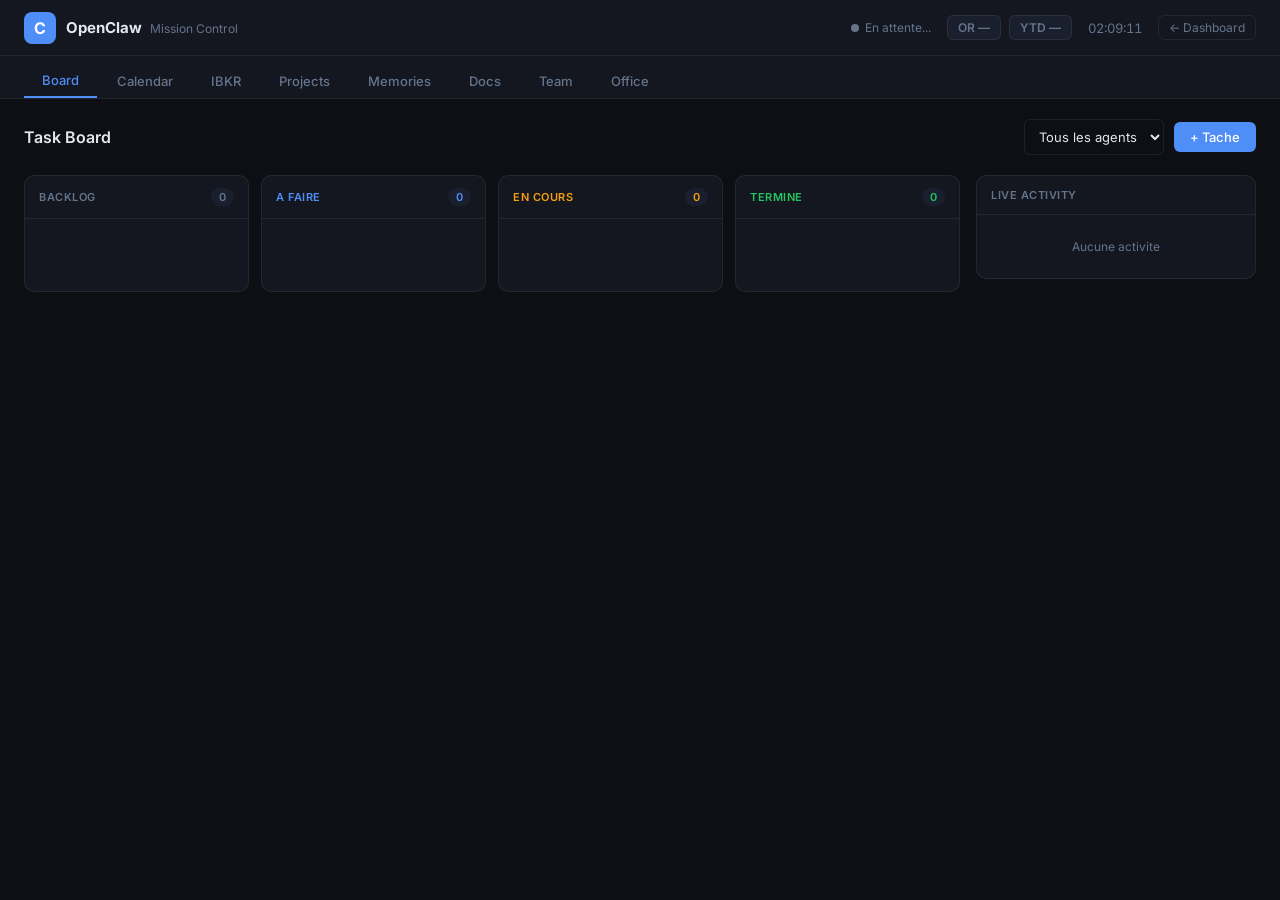
==== commit 8280a694: "feat: métriques header (OpenRouter/PnL YTD), Calendar Google, onglet IBKR" ====
--- a/mission-control/templates/index.html
+++ b/mission-control/templates/index.html
@@ -20,6 +20,10 @@
       <span class="mc-hb-dot"></span>
       <span id="mcHbLabel">En attente...</span>
     </div>
+    <div class="mc-metrics">
+      <div class="mc-metric" id="metricOR" title="Crédits OpenRouter restants">OR —</div>
+      <div class="mc-metric" id="metricPnl" title="PnL net YTD IBKR">YTD —</div>
+    </div>
     <div class="mc-clock" id="mcClock"></div>
     <a href="/" class="mc-back-btn" title="Retour au dashboard">← Dashboard</a>
   </header>
@@ -28,6 +32,7 @@
   <nav class="mc-tabs">
     <button class="mc-tab active" id="tab-board"    onclick="switchTab('board')">Board</button>
     <button class="mc-tab"        id="tab-calendar" onclick="switchTab('calendar')">Calendar</button>
+    <button class="mc-tab"        id="tab-ibkr"     onclick="switchTab('ibkr')">IBKR</button>
     <button class="mc-tab"        id="tab-projects" onclick="switchTab('projects')">Projects</button>
     <button class="mc-tab"        id="tab-memories" onclick="switchTab('memories')">Memories</button>
     <button class="mc-tab"        id="tab-docs"     onclick="switchTab('docs')">Docs</button>
@@ -73,8 +78,42 @@
 
   <!-- ===== CALENDAR ===== -->
   <section id="section-calendar" class="mc-section hidden">
-    <div class="section-toolbar"><h2>Calendar & Cron Jobs</h2></div>
-    <div id="cronContainer"></div>
+    <div class="section-toolbar">
+      <h2>Calendrier</h2>
+      <div class="cal-nav-btns">
+        <button class="btn-secondary" onclick="calGoPrev()">‹</button>
+        <span id="calMonthLabel"></span>
+        <button class="btn-secondary" onclick="calGoNext()">›</button>
+      </div>
+      <button class="btn-secondary" onclick="calGoToday()">Aujourd'hui</button>
+      <a href="/auth/google" id="gcalConnectBtn" class="btn-secondary" style="display:none">+ Google Calendar</a>
+    </div>
+    <div class="cal-layout">
+      <div class="cal-grid-section">
+        <div class="cal-grid-hdr">
+          <div>Lu</div><div>Ma</div><div>Me</div><div>Je</div><div>Ve</div><div>Sa</div><div>Di</div>
+        </div>
+        <div class="cal-grid-body" id="calGridBody"></div>
+      </div>
+      <div class="cal-day-panel">
+        <div class="cal-day-title" id="calDayTitle">—</div>
+        <div class="cal-events-list" id="calEventsList"></div>
+      </div>
+    </div>
+  </section>
+
+  <!-- ===== IBKR ===== -->
+  <section id="section-ibkr" class="mc-section hidden">
+    <div class="section-toolbar">
+      <h2>IBKR Trading</h2>
+      <select id="ibkrMonthFilter" onchange="renderIbkrTrades()">
+        <option value="">Tous les mois</option>
+      </select>
+      <button class="btn-secondary" onclick="syncIbkr(this)">↻ Sync</button>
+    </div>
+    <div class="ibkr-stats" id="ibkrStats"></div>
+    <div class="ibkr-monthly" id="ibkrMonthly"></div>
+    <div class="ibkr-trades" id="ibkrTradesTable"></div>
   </section>
 
   <!-- ===== PROJECTS ===== -->
--- a/mission-control/static/css/style.css
+++ b/mission-control/static/css/style.css
@@ -67,6 +67,15 @@
 .mc-clock { font-size: 13px; color: var(--text-muted); font-variant-numeric: tabular-nums; }
 .mc-back-btn { font-size: 12px; color: var(--text-muted); text-decoration: none; padding: 4px 10px; border: 1px solid var(--border); border-radius: 6px; transition: color 0.15s, border-color 0.15s; }
 .mc-back-btn:hover { color: var(--text); border-color: var(--text-muted); }
+.mc-metrics { display: flex; gap: 8px; }
+.mc-metric {
+  font-size: 12px; font-weight: 600; padding: 4px 10px;
+  border-radius: 6px; background: var(--bg-card);
+  border: 1px solid var(--border);
+  font-variant-numeric: tabular-nums; color: var(--text-muted);
+}
+.mc-metric.pos { color: var(--pos); border-color: rgba(34,197,94,0.3); background: rgba(34,197,94,0.08); }
+.mc-metric.neg { color: var(--neg); border-color: rgba(239,68,68,0.3); background: rgba(239,68,68,0.08); }
 
 /* ================================================================
    TABS
@@ -211,12 +220,78 @@
 /* ================================================================
    CALENDAR
 ================================================================ */
-.cron-table { width: 100%; border-collapse: collapse; }
-.cron-table th, .cron-table td { padding: 10px 16px; text-align: left; border-bottom: 1px solid var(--border); font-size: 13px; }
-.cron-table th { color: var(--text-muted); font-size: 11px; text-transform: uppercase; letter-spacing: 0.4px; background: var(--bg-panel); }
-.cron-table td:first-child { font-family: monospace; color: var(--accent); font-size: 12px; }
-.cron-human { color: var(--text-muted); font-size: 11px; margin-top: 2px; }
-.cron-empty { padding: 40px; text-align: center; color: var(--text-muted); }
+.cal-nav-btns { display: flex; align-items: center; gap: 6px; }
+.cal-nav-btns span { min-width: 150px; text-align: center; font-weight: 500; font-size: 14px; text-transform: capitalize; }
+.cal-layout { display: grid; grid-template-columns: 1fr 300px; gap: 16px; align-items: flex-start; }
+.cal-grid-section { background: var(--bg-panel); border: 1px solid var(--border); border-radius: var(--radius); overflow: hidden; }
+.cal-grid-hdr {
+  display: grid; grid-template-columns: repeat(7, 1fr);
+  background: var(--bg-card);
+  border-bottom: 1px solid var(--border);
+}
+.cal-grid-hdr > div { padding: 10px; text-align: center; font-size: 11px; font-weight: 600; color: var(--text-muted); text-transform: uppercase; }
+.cal-grid-body { display: grid; grid-template-columns: repeat(7, 1fr); }
+.cal-cell {
+  aspect-ratio: 1; display: flex; align-items: center; justify-content: center;
+  font-size: 13px; cursor: pointer; border: 1px solid transparent;
+  transition: background 0.1s; position: relative;
+}
+.cal-cell:hover { background: var(--bg-hover); }
+.cal-cell.other { color: var(--text-muted); opacity: 0.35; cursor: default; }
+.cal-cell.today { font-weight: 700; color: var(--accent); }
+.cal-cell.selected { background: rgba(79,142,247,0.15); border-color: var(--accent); border-radius: 4px; color: var(--accent); }
+.cal-cell.has-event::after {
+  content: ''; position: absolute; bottom: 4px; left: 50%; transform: translateX(-50%);
+  width: 4px; height: 4px; border-radius: 50%; background: var(--text-muted);
+}
+.cal-cell.has-google::after { background: #4285f4; }
+
+.cal-day-panel {
+  background: var(--bg-panel); border: 1px solid var(--border); border-radius: var(--radius);
+  display: flex; flex-direction: column; overflow: hidden;
+}
+.cal-day-title {
+  padding: 14px 16px; font-size: 13px; font-weight: 600;
+  border-bottom: 1px solid var(--border); text-transform: capitalize;
+}
+.cal-events-list { padding: 10px; display: flex; flex-direction: column; gap: 8px; min-height: 120px; }
+.cal-empty { padding: 20px; text-align: center; color: var(--text-muted); font-size: 12px; }
+.cal-event-item {
+  display: flex; gap: 10px; align-items: flex-start;
+  background: var(--bg-card); border-radius: 6px; padding: 10px 12px;
+  border-left: 3px solid var(--accent);
+}
+.cal-event-item.google { border-left-color: #4285f4; }
+.cal-event-time { font-size: 11px; color: var(--text-muted); min-width: 40px; font-variant-numeric: tabular-nums; margin-top: 1px; }
+.cal-event-title { font-size: 13px; font-weight: 500; }
+.cal-event-desc { font-size: 11px; color: var(--text-muted); margin-top: 2px; }
+
+/* ================================================================
+   IBKR
+================================================================ */
+.ibkr-stats {
+  display: grid; grid-template-columns: repeat(auto-fit, minmax(140px, 1fr));
+  gap: 12px; margin-bottom: 20px;
+}
+.ibkr-stat {
+  background: var(--bg-panel); border: 1px solid var(--border);
+  border-radius: var(--radius); padding: 16px;
+}
+.ibkr-stat-label { font-size: 11px; color: var(--text-muted); font-weight: 500; text-transform: uppercase; letter-spacing: 0.4px; margin-bottom: 6px; }
+.ibkr-stat-val { font-size: 20px; font-weight: 700; font-variant-numeric: tabular-nums; }
+.ibkr-stat-val.pos { color: var(--pos); }
+.ibkr-stat-val.neg { color: var(--neg); }
+
+.ibkr-monthly { margin-bottom: 20px; }
+.ibkr-trades  { }
+.ibkr-table { width: 100%; border-collapse: collapse; }
+.ibkr-table th { padding: 9px 14px; text-align: left; border-bottom: 1px solid var(--border); font-size: 11px; font-weight: 600; text-transform: uppercase; letter-spacing: 0.4px; color: var(--text-muted); background: var(--bg-panel); }
+.ibkr-table td { padding: 8px 14px; border-bottom: 1px solid rgba(255,255,255,0.04); font-size: 12px; }
+.ibkr-table tr:hover td { background: var(--bg-hover); }
+.ibkr-table .pos { color: var(--pos); }
+.ibkr-table .neg { color: var(--neg); }
+.ibkr-table .muted { color: var(--text-muted); }
+.ibkr-empty { padding: 40px; text-align: center; color: var(--text-muted); font-size: 13px; }
 
 /* ================================================================
    PROJECTS
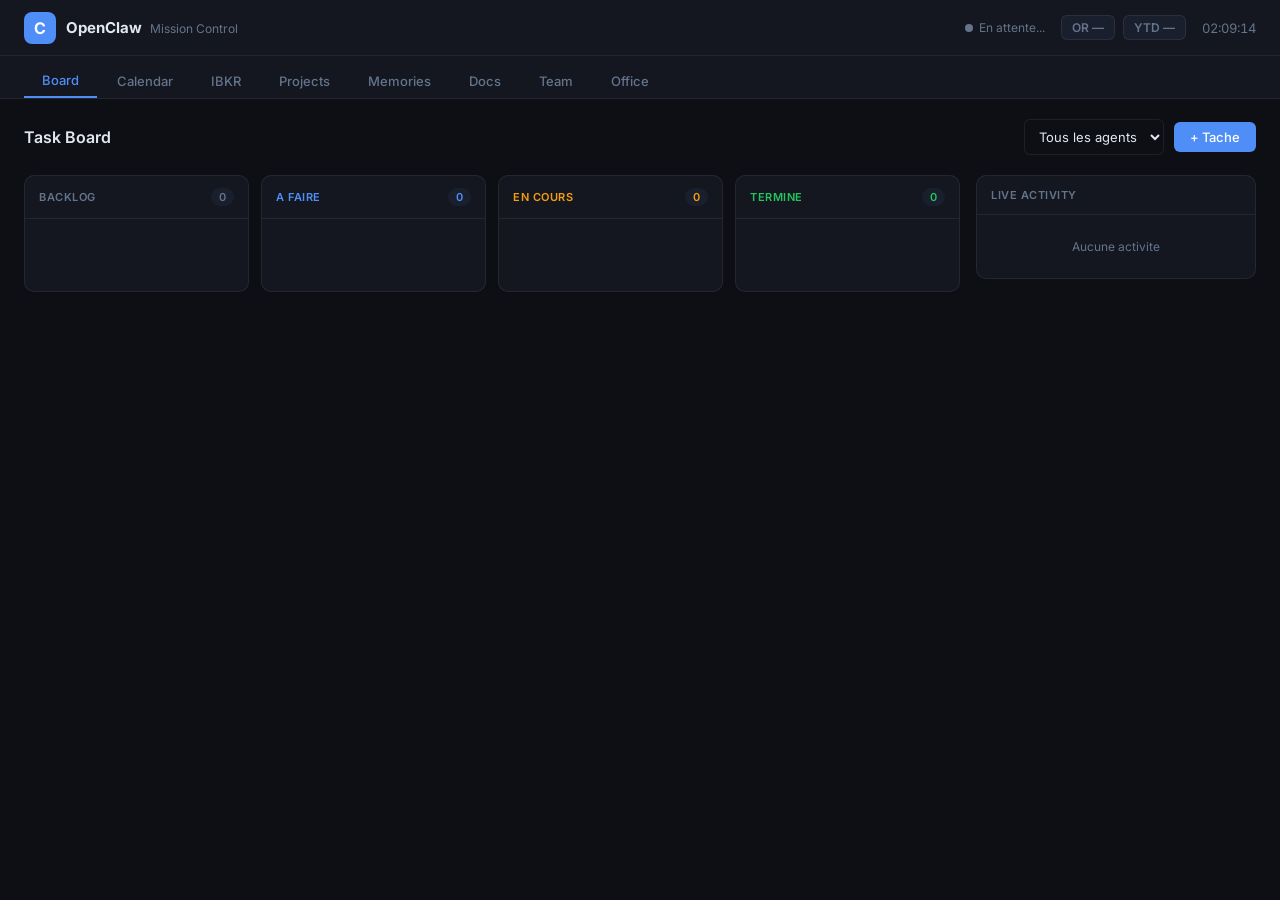
==== commit a54e34d9: "feat: mission-control page principale, agenda Google Calendar, redirect /" ====
--- a/mission-control/templates/index.html
+++ b/mission-control/templates/index.html
@@ -25,7 +25,7 @@
       <div class="mc-metric" id="metricPnl" title="PnL net YTD IBKR">YTD —</div>
     </div>
     <div class="mc-clock" id="mcClock"></div>
-    <a href="/" class="mc-back-btn" title="Retour au dashboard">← Dashboard</a>
+
   </header>
 
   <!-- TABS -->
@@ -77,27 +77,21 @@
   </section>
 
   <!-- ===== CALENDAR ===== -->
+  <!-- ===== CALENDAR ===== -->
   <section id="section-calendar" class="mc-section hidden">
     <div class="section-toolbar">
-      <h2>Calendrier</h2>
-      <div class="cal-nav-btns">
-        <button class="btn-secondary" onclick="calGoPrev()">‹</button>
-        <span id="calMonthLabel"></span>
-        <button class="btn-secondary" onclick="calGoNext()">›</button>
-      </div>
-      <button class="btn-secondary" onclick="calGoToday()">Aujourd'hui</button>
-      <a href="/auth/google" id="gcalConnectBtn" class="btn-secondary" style="display:none">+ Google Calendar</a>
-    </div>
-    <div class="cal-layout">
-      <div class="cal-grid-section">
-        <div class="cal-grid-hdr">
-          <div>Lu</div><div>Ma</div><div>Me</div><div>Je</div><div>Ve</div><div>Sa</div><div>Di</div>
-        </div>
-        <div class="cal-grid-body" id="calGridBody"></div>
-      </div>
-      <div class="cal-day-panel">
-        <div class="cal-day-title" id="calDayTitle">—</div>
-        <div class="cal-events-list" id="calEventsList"></div>
+      <h2 id="agendaTitle">Agenda du jour</h2>
+      <button class="btn-secondary" onclick="calGoToday()">⊙ Aujourd'hui</button>
+      <a id="gcalStatusBtn" href="/auth/google" class="gcal-connect-btn" title="Connecter Google Calendar">
+        <svg width="14" height="14" viewBox="0 0 24 24" fill="currentColor"><path d="M19 3h-1V1h-2v2H8V1H6v2H5c-1.1 0-2 .9-2 2v14c0 1.1.9 2 2 2h14c1.1 0 2-.9 2-2V5c0-1.1-.9-2-2-2zm0 16H5V8h14v11zM7 10h5v5H7z"/></svg>
+        <span id="gcalStatusLabel">Connecter</span>
+      </a>
+      <button class="btn-primary" onclick="openMcEventModal()">+ Événement</button>
+    </div>
+    <div class="mc-agenda-layout">
+      <div class="mini-calendar" id="miniCalendar"></div>
+      <div class="agenda-day" id="agendaDay">
+        <div class="agenda-timeline" id="agendaTimeline"></div>
       </div>
     </div>
   </section>
@@ -342,6 +336,38 @@
     </div>
   </div>
 
+
+  <!-- EVENT MODAL -->
+  <div class="modal-overlay hidden" id="mcEventModal">
+    <div class="modal">
+      <div class="modal-hdr">
+        <h3>Nouvel événement</h3>
+        <button class="btn-close" onclick="closeModal('mcEventModal')">✕</button>
+      </div>
+      <div class="modal-body">
+        <div class="form-group"><label>Titre *</label><input type="text" id="mcEventTitle" placeholder="Titre…" /></div>
+        <div class="form-group"><label>Description</label><textarea id="mcEventDesc" rows="2" placeholder="Détails…"></textarea></div>
+        <div class="form-row">
+          <div class="form-group"><label>Début *</label><input type="datetime-local" id="mcEventStart" /></div>
+          <div class="form-group"><label>Fin</label><input type="datetime-local" id="mcEventEnd" /></div>
+        </div>
+        <div class="form-group">
+          <label>Couleur</label>
+          <div class="color-picker" id="mcColorPicker">
+            <button class="color-dot dot-blue active" data-color="blue" onclick="selectEventColor(this,'blue')"></button>
+            <button class="color-dot dot-purple" data-color="purple" onclick="selectEventColor(this,'purple')"></button>
+            <button class="color-dot dot-green" data-color="green" onclick="selectEventColor(this,'green')"></button>
+            <button class="color-dot dot-pink" data-color="pink" onclick="selectEventColor(this,'pink')"></button>
+            <button class="color-dot dot-yellow" data-color="yellow" onclick="selectEventColor(this,'yellow')"></button>
+          </div>
+        </div>
+      </div>
+      <div class="modal-footer">
+        <button class="btn-secondary" onclick="closeModal('mcEventModal')">Annuler</button>
+        <button class="btn-primary" onclick="saveMcEvent()">Enregistrer</button>
+      </div>
+    </div>
+  </div>
   <script src="/mission-control/static/js/app.js"></script>
 </body>
 </html>
--- a/mission-control/static/css/style.css
+++ b/mission-control/static/css/style.css
@@ -15,6 +15,18 @@
   --neg:      #ef4444;
   --warn:     #f59e0b;
   --radius:   10px;
+  /* Color aliases for agenda/calendar (match main dashboard) */
+  --blue:        #4f8ef7;
+  --purple:      #7c5cfc;
+  --green:       #22c55e;
+  --pink:        #ec4899;
+  --yellow:      #f59e0b;
+  --red:         #ef4444;
+  --google:      #4285F4;
+  --text-dim:    #e2e8f0;
+  --border-light:#2a2f3d;
+  --transition:  all 0.15s ease;
+  --radius-sm:   6px;
 }
 
 *, *::before, *::after { box-sizing: border-box; margin: 0; padding: 0; }
@@ -218,53 +230,86 @@
 .activity-time { font-size: 10px; color: var(--text-muted); margin-top: 2px; }
 
 /* ================================================================
-   CALENDAR
-================================================================ */
-.cal-nav-btns { display: flex; align-items: center; gap: 6px; }
-.cal-nav-btns span { min-width: 150px; text-align: center; font-weight: 500; font-size: 14px; text-transform: capitalize; }
-.cal-layout { display: grid; grid-template-columns: 1fr 300px; gap: 16px; align-items: flex-start; }
-.cal-grid-section { background: var(--bg-panel); border: 1px solid var(--border); border-radius: var(--radius); overflow: hidden; }
-.cal-grid-hdr {
-  display: grid; grid-template-columns: repeat(7, 1fr);
-  background: var(--bg-card);
-  border-bottom: 1px solid var(--border);
-}
-.cal-grid-hdr > div { padding: 10px; text-align: center; font-size: 11px; font-weight: 600; color: var(--text-muted); text-transform: uppercase; }
-.cal-grid-body { display: grid; grid-template-columns: repeat(7, 1fr); }
-.cal-cell {
-  aspect-ratio: 1; display: flex; align-items: center; justify-content: center;
-  font-size: 13px; cursor: pointer; border: 1px solid transparent;
-  transition: background 0.1s; position: relative;
-}
-.cal-cell:hover { background: var(--bg-hover); }
-.cal-cell.other { color: var(--text-muted); opacity: 0.35; cursor: default; }
-.cal-cell.today { font-weight: 700; color: var(--accent); }
-.cal-cell.selected { background: rgba(79,142,247,0.15); border-color: var(--accent); border-radius: 4px; color: var(--accent); }
-.cal-cell.has-event::after {
-  content: ''; position: absolute; bottom: 4px; left: 50%; transform: translateX(-50%);
-  width: 4px; height: 4px; border-radius: 50%; background: var(--text-muted);
-}
-.cal-cell.has-google::after { background: #4285f4; }
-
-.cal-day-panel {
-  background: var(--bg-panel); border: 1px solid var(--border); border-radius: var(--radius);
-  display: flex; flex-direction: column; overflow: hidden;
-}
-.cal-day-title {
-  padding: 14px 16px; font-size: 13px; font-weight: 600;
-  border-bottom: 1px solid var(--border); text-transform: capitalize;
-}
-.cal-events-list { padding: 10px; display: flex; flex-direction: column; gap: 8px; min-height: 120px; }
-.cal-empty { padding: 20px; text-align: center; color: var(--text-muted); font-size: 12px; }
-.cal-event-item {
-  display: flex; gap: 10px; align-items: flex-start;
-  background: var(--bg-card); border-radius: 6px; padding: 10px 12px;
-  border-left: 3px solid var(--accent);
-}
-.cal-event-item.google { border-left-color: #4285f4; }
-.cal-event-time { font-size: 11px; color: var(--text-muted); min-width: 40px; font-variant-numeric: tabular-nums; margin-top: 1px; }
-.cal-event-title { font-size: 13px; font-weight: 500; }
-.cal-event-desc { font-size: 11px; color: var(--text-muted); margin-top: 2px; }
+   CALENDAR / AGENDA
+================================================================ */
+.mc-agenda-layout { display: flex; gap: 0; min-height: calc(100vh - 200px); }
+
+/* Google Calendar connect button */
+.gcal-connect-btn {
+  display: inline-flex; align-items: center; gap: 6px;
+  padding: 5px 12px; border-radius: 6px; font-size: 12px; font-weight: 500;
+  background: var(--bg-card); border: 1px solid var(--border); color: var(--text-muted);
+  text-decoration: none; transition: var(--transition);
+}
+.gcal-connect-btn:hover { border-color: var(--accent); color: var(--text); }
+.gcal-connect-btn.gcal-connected { border-color: rgba(66,133,244,0.4); color: #4285F4; background: rgba(66,133,244,0.08); }
+
+/* Mini calendar */
+.mini-calendar {
+  width: 260px; flex-shrink: 0;
+  padding: 16px;
+  background: var(--bg-panel);
+  border-right: 1px solid var(--border);
+}
+.cal-header { display: flex; align-items: center; justify-content: space-between; margin-bottom: 10px; }
+.cal-header .cal-title { font-size: 13px; font-weight: 600; color: var(--text); text-transform: capitalize; }
+.cal-nav { background: none; border: none; color: var(--text-muted); cursor: pointer; padding: 2px 8px; border-radius: 4px; font-size: 16px; transition: var(--transition); }
+.cal-nav:hover { background: var(--bg-hover); color: var(--text); }
+.cal-grid { display: grid; grid-template-columns: repeat(7, 1fr); gap: 2px; }
+.cal-day-name { font-size: 10px; color: var(--text-muted); text-align: center; padding: 4px 0; font-weight: 600; }
+.cal-day {
+  width: 30px; height: 30px; display: flex; align-items: center; justify-content: center;
+  border-radius: 50%; font-size: 12px; cursor: pointer; color: var(--text-dim);
+  transition: var(--transition); margin: auto; position: relative;
+}
+.cal-day:hover { background: var(--bg-hover); }
+.cal-day.today { background: var(--accent); color: #fff; font-weight: 700; }
+.cal-day.selected { background: var(--bg-hover); color: var(--text); font-weight: 600; outline: 2px solid var(--accent); outline-offset: -2px; }
+.cal-day.other-month { color: var(--border-light); opacity: 0.5; }
+.cal-day.has-event::after {
+  content: ''; display: block; width: 4px; height: 4px; border-radius: 50%;
+  background: var(--green); position: absolute; bottom: 2px; left: 50%; transform: translateX(-50%);
+}
+.cal-day.has-google-event::after { background: var(--google); }
+.cal-day.has-event.has-google-event::after { background: linear-gradient(to right, var(--green) 50%, var(--google) 50%); }
+
+/* Agenda timeline */
+.agenda-day { flex: 1; overflow-y: auto; padding: 8px 0; }
+.agenda-empty { padding: 40px; text-align: center; color: var(--text-muted); font-size: 13px; }
+.agenda-event {
+  display: flex; gap: 10px; padding: 9px 16px; margin: 2px 12px;
+  border-radius: var(--radius-sm); border-left: 3px solid;
+  background: var(--bg-card); transition: var(--transition); position: relative;
+}
+.agenda-event:hover { background: var(--bg-hover); }
+.agenda-event.color-blue   { border-color: var(--blue); }
+.agenda-event.color-purple { border-color: var(--purple); }
+.agenda-event.color-green  { border-color: var(--green); }
+.agenda-event.color-pink   { border-color: var(--pink); }
+.agenda-event.color-yellow { border-color: var(--yellow); }
+.agenda-event.color-google { border-color: var(--google); }
+.agenda-event.color-google::before {
+  content: 'G'; position: absolute; top: 7px; right: 28px;
+  font-size: 9px; font-weight: 700; color: var(--google);
+  background: rgba(66,133,244,0.12); border: 1px solid rgba(66,133,244,0.3);
+  border-radius: 3px; padding: 0 3px; line-height: 14px;
+}
+.event-time { font-size: 11px; color: var(--text-muted); font-variant-numeric: tabular-nums; white-space: nowrap; min-width: 42px; padding-top: 2px; }
+.event-title { font-size: 13px; font-weight: 500; flex: 1; }
+.event-desc { font-size: 11px; color: var(--text-muted); margin-top: 2px; }
+.event-delete { background: none; border: none; color: var(--text-muted); cursor: pointer; font-size: 12px; opacity: 0; transition: var(--transition); padding: 2px; }
+.agenda-event:hover .event-delete { opacity: 1; }
+.event-delete:hover { color: var(--neg); }
+
+/* Color picker for event modal */
+.color-picker { display: flex; gap: 8px; }
+.color-dot { width: 22px; height: 22px; border-radius: 50%; border: 2px solid transparent; cursor: pointer; transition: var(--transition); }
+.color-dot.active { border-color: #fff; transform: scale(1.15); }
+.dot-blue   { background: var(--blue); }
+.dot-purple { background: var(--purple); }
+.dot-green  { background: var(--green); }
+.dot-pink   { background: var(--pink); }
+.dot-yellow { background: var(--yellow); }
 
 /* ================================================================
    IBKR
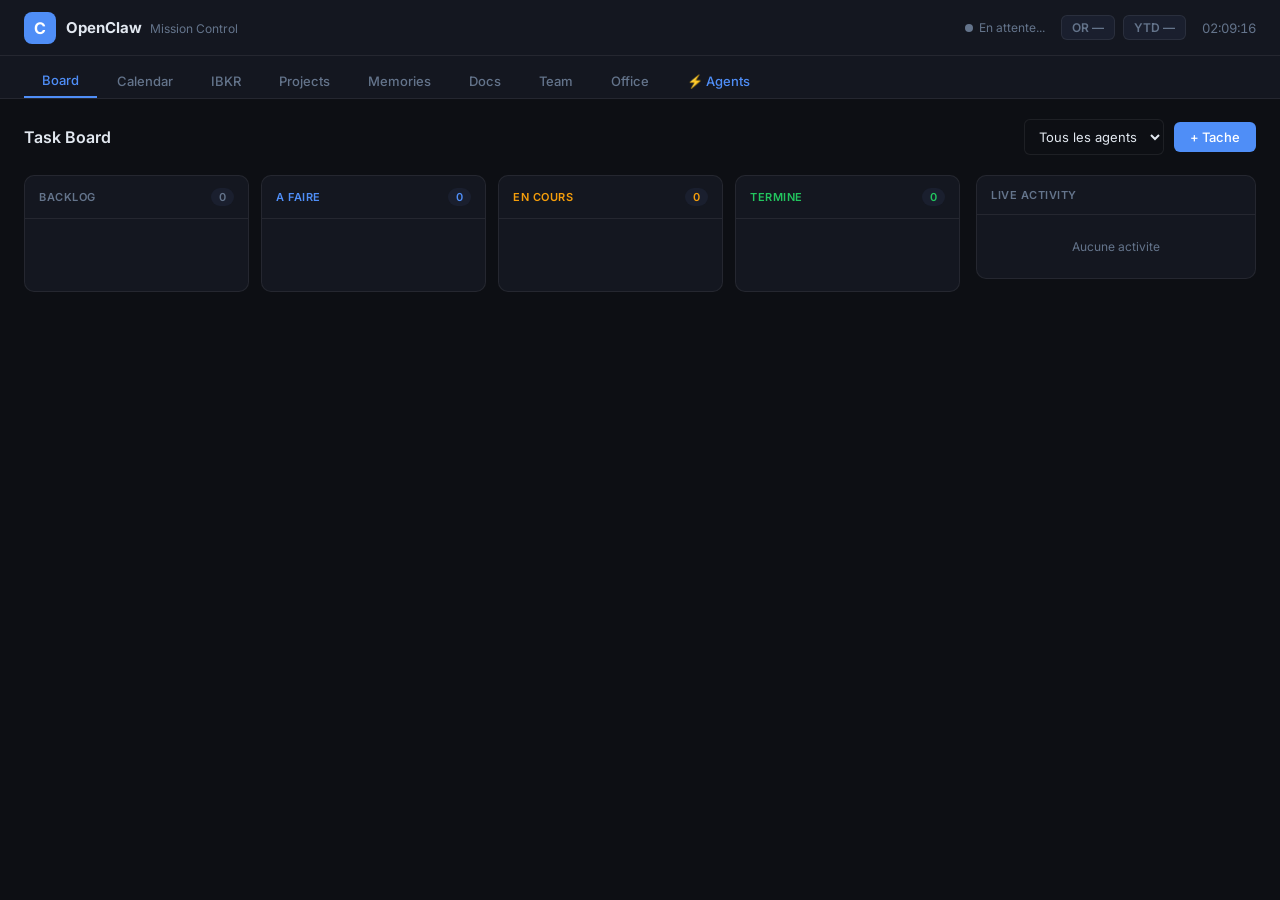
==== commit e2760e2b: "Merge origin/main" ====
--- a/mission-control/templates/index.html
+++ b/mission-control/templates/index.html
@@ -38,6 +38,7 @@
     <button class="mc-tab"        id="tab-docs"     onclick="switchTab('docs')">Docs</button>
     <button class="mc-tab"        id="tab-team"     onclick="switchTab('team')">Team</button>
     <button class="mc-tab"        id="tab-office"   onclick="switchTab('office')">Office</button>
+    <button class="mc-tab oc-tab" id="tab-agents"   onclick="switchTab('agents')">⚡ Agents</button>
   </nav>
 
   <!-- ===== BOARD ===== -->
@@ -146,6 +147,10 @@
   <section id="section-team" class="mc-section hidden">
     <div class="section-toolbar">
       <h2>Team</h2>
+      <button class="btn-oc-sync" id="ocSyncBtn" onclick="syncOcTeam()" title="Importer les agents depuis OpenClaw">
+        <span id="ocSyncIcon">⚡</span> Sync OpenClaw
+      </button>
+      <span class="oc-sync-status" id="ocSyncStatus"></span>
       <button class="btn-primary" onclick="openTeamModal()">+ Agent</button>
     </div>
     <div class="team-org" id="teamOrg"></div>
@@ -155,6 +160,7 @@
   <section id="section-office" class="mc-section hidden">
     <div class="section-toolbar">
       <h2>OpenClaw HQ</h2>
+      <button class="btn-oc-sync" onclick="syncOcTeam()" title="Sync agents depuis OpenClaw">⚡ Sync</button>
       <div class="office-legend">
         <span class="leg working">Working</span>
         <span class="leg idle">Idle</span>
@@ -169,6 +175,46 @@
       </div>
     </div>
   </section>
+
+  <!-- ===== AGENTS (OpenClaw) ===== -->
+  <section id="section-agents" class="mc-section hidden">
+
+    <!-- Toolbar -->
+    <div class="section-toolbar">
+      <h2>Agents OpenClaw</h2>
+      <div class="oc-status-badge" id="ocStatusBadge">
+        <span class="oc-dot" id="ocDot"></span>
+        <span id="ocStatusLabel">Vérification…</span>
+        <span class="oc-url" id="ocUrl"></span>
+      </div>
+      <button class="btn-primary" onclick="loadAgents()" title="Rafraîchir">↻ Rafraîchir</button>
+    </div>
+
+    <!-- Grid d'agents -->
+    <div class="oc-grid" id="ocAgentGrid">
+      <div class="oc-empty" id="ocEmpty">Chargement des agents…</div>
+    </div>
+
+  </section>
+
+  <!-- Modal Logs agent -->
+  <div class="modal-overlay hidden" id="ocLogsModal">
+    <div class="modal oc-logs-modal">
+      <div class="modal-header">
+        <h3 id="ocLogsTitle">Logs — </h3>
+        <button class="btn-close" onclick="closeOcLogs()">✕</button>
+      </div>
+      <div class="oc-logs-toolbar">
+        <button class="btn-sm" onclick="refreshOcLogs()">↻ Actualiser</button>
+        <label class="oc-autoscroll-label">
+          <input type="checkbox" id="ocAutoScroll" checked /> Auto-scroll
+        </label>
+      </div>
+      <div class="oc-logs-body" id="ocLogsBody">
+        <div class="oc-logs-placeholder">Sélectionne un agent pour voir ses logs.</div>
+      </div>
+    </div>
+  </div>
 
   <!-- ===== MODALS ===== -->
 
--- a/mission-control/static/css/style.css
+++ b/mission-control/static/css/style.css
@@ -134,6 +134,33 @@
   background: var(--bg-card); color: var(--text); border: 1px solid var(--border);
   padding: 7px 16px; border-radius: 6px; font-size: 13px;
 }
+.btn-oc-sync {
+  display: inline-flex; align-items: center; gap: 5px;
+  background: rgba(99,102,241,0.1); color: var(--accent);
+  border: 1px solid rgba(99,102,241,0.35);
+  padding: 5px 12px; border-radius: 6px; font-size: 12px; font-weight: 500;
+  cursor: pointer; transition: background 0.15s, border-color 0.15s;
+  white-space: nowrap;
+}
+.btn-oc-sync:hover { background: rgba(99,102,241,0.2); border-color: var(--accent); }
+.btn-oc-sync:disabled { opacity: .4; cursor: not-allowed; }
+.btn-oc-sync.syncing { animation: spinSlow 1s linear infinite; }
+@keyframes spinSlow { to { transform: rotate(360deg); } }
+.oc-sync-status {
+  font-size: 11px; color: var(--text-muted);
+  white-space: nowrap;
+}
+.oc-sync-status.ok  { color: var(--pos); }
+.oc-sync-status.err { color: var(--neg); }
+
+/* Badge source openclaw sur les cards team */
+.team-card .oc-badge {
+  font-size: 9px; padding: 1px 5px; border-radius: 8px;
+  background: rgba(99,102,241,0.15); color: var(--accent);
+  border: 1px solid rgba(99,102,241,0.3);
+  position: absolute; top: 8px; right: 8px;
+}
+.team-card { position: relative; }
 .btn-danger {
   background: var(--neg); color: #fff; border: none;
   padding: 7px 16px; border-radius: 6px; font-size: 13px;
@@ -272,6 +299,9 @@
 }
 .cal-day.has-google-event::after { background: var(--google); }
 .cal-day.has-event.has-google-event::after { background: linear-gradient(to right, var(--green) 50%, var(--google) 50%); }
+.cal-day.has-trading-event::after { background: #F5A623; }
+.cal-day.has-google-event.has-trading-event::after { background: linear-gradient(to right, var(--google) 50%, #F5A623 50%); }
+.cal-day.has-event.has-trading-event::after { background: linear-gradient(to right, var(--green) 50%, #F5A623 50%); }
 
 /* Agenda timeline */
 .agenda-day { flex: 1; overflow-y: auto; padding: 8px 0; }
@@ -287,7 +317,14 @@
 .agenda-event.color-green  { border-color: var(--green); }
 .agenda-event.color-pink   { border-color: var(--pink); }
 .agenda-event.color-yellow { border-color: var(--yellow); }
-.agenda-event.color-google { border-color: var(--google); }
+.agenda-event.color-google   { border-color: var(--google); }
+.agenda-event.color-trading  { border-color: #F5A623; }
+.agenda-event.color-trading::before {
+  content: 'TC'; position: absolute; top: 7px; right: 28px;
+  font-size: 9px; font-weight: 700; color: #F5A623;
+  background: rgba(245,166,35,0.12); border: 1px solid rgba(245,166,35,0.3);
+  border-radius: 3px; padding: 0 3px; line-height: 14px;
+}
 .agenda-event.color-google::before {
   content: 'G'; position: absolute; top: 7px; right: 28px;
   font-size: 9px; font-weight: 700; color: var(--google);
@@ -614,6 +651,131 @@
 .flex1 { flex: 1; }
 
 /* ================================================================
+   OPENCLAW AGENTS TAB
+================================================================ */
+
+/* Tab highlight */
+.oc-tab { color: var(--accent) !important; }
+.oc-tab.active { border-bottom-color: var(--accent) !important; }
+
+/* Status badge */
+.oc-status-badge {
+  display: flex; align-items: center; gap: 7px;
+  background: var(--bg-card); border: 1px solid var(--border);
+  border-radius: 6px; padding: 4px 10px; font-size: 12px;
+}
+.oc-dot {
+  width: 8px; height: 8px; border-radius: 50%;
+  background: var(--text-muted); flex-shrink: 0;
+}
+.oc-dot.online  { background: var(--pos); box-shadow: 0 0 6px var(--pos); animation: pulse 2s infinite; }
+.oc-dot.offline { background: var(--neg); }
+.oc-url { color: var(--text-muted); font-size: 11px; }
+@keyframes pulse {
+  0%, 100% { opacity: 1; }
+  50%       { opacity: 0.4; }
+}
+
+/* Agent grid */
+.oc-grid {
+  display: grid;
+  grid-template-columns: repeat(auto-fill, minmax(280px, 1fr));
+  gap: 14px;
+  margin-top: 16px;
+}
+.oc-empty {
+  grid-column: 1 / -1; text-align: center;
+  color: var(--text-muted); padding: 60px 0; font-size: 14px;
+}
+
+/* Agent card */
+.oc-card {
+  background: var(--bg-card);
+  border: 1px solid var(--border);
+  border-radius: 10px;
+  padding: 16px;
+  display: flex; flex-direction: column; gap: 12px;
+  transition: border-color .15s, box-shadow .15s;
+}
+.oc-card:hover { border-color: var(--accent); box-shadow: 0 4px 16px rgba(0,0,0,0.25); }
+.oc-card.status-running { border-left: 3px solid var(--pos); }
+.oc-card.status-stopped { border-left: 3px solid var(--text-muted); }
+.oc-card.status-error   { border-left: 3px solid var(--neg); }
+.oc-card.status-idle    { border-left: 3px solid var(--warn); }
+
+.oc-card-head {
+  display: flex; align-items: center; gap: 10px;
+}
+.oc-avatar {
+  width: 36px; height: 36px; border-radius: 8px;
+  background: linear-gradient(135deg, var(--accent), #7c3aed);
+  display: flex; align-items: center; justify-content: center;
+  font-size: 18px; flex-shrink: 0;
+}
+.oc-card-info { flex: 1; min-width: 0; }
+.oc-card-name { font-size: 14px; font-weight: 600; white-space: nowrap; overflow: hidden; text-overflow: ellipsis; }
+.oc-card-id   { font-size: 11px; color: var(--text-muted); white-space: nowrap; overflow: hidden; text-overflow: ellipsis; }
+
+.oc-status-chip {
+  font-size: 10px; font-weight: 600; padding: 2px 7px;
+  border-radius: 10px; text-transform: uppercase; letter-spacing: .4px;
+}
+.oc-status-chip.running { background: rgba(34,197,94,.15); color: var(--pos); }
+.oc-status-chip.stopped { background: rgba(100,116,139,.15); color: var(--text-muted); }
+.oc-status-chip.idle    { background: rgba(251,191,36,.15); color: var(--warn); }
+.oc-status-chip.error   { background: rgba(239,68,68,.15); color: var(--neg); }
+.oc-status-chip.unknown { background: rgba(100,116,139,.12); color: var(--text-muted); }
+
+.oc-card-meta { display: flex; flex-direction: column; gap: 3px; }
+.oc-meta-row  { display: flex; justify-content: space-between; font-size: 11px; color: var(--text-muted); }
+.oc-meta-val  { color: var(--text); font-weight: 500; }
+
+.oc-card-actions { display: flex; gap: 8px; }
+.oc-btn {
+  flex: 1; padding: 6px 0; border-radius: 6px; font-size: 12px; font-weight: 500;
+  border: 1px solid var(--border); background: var(--bg-hover); color: var(--text);
+  cursor: pointer; transition: background .12s, border-color .12s;
+}
+.oc-btn:hover { background: var(--bg-card); border-color: var(--accent); }
+.oc-btn.start { border-color: var(--pos); color: var(--pos); }
+.oc-btn.start:hover { background: rgba(34,197,94,.1); }
+.oc-btn.stop  { border-color: var(--neg); color: var(--neg); }
+.oc-btn.stop:hover { background: rgba(239,68,68,.1); }
+.oc-btn.logs  { border-color: var(--accent); color: var(--accent); }
+.oc-btn.logs:hover { background: rgba(99,102,241,.1); }
+.oc-btn:disabled { opacity: .4; cursor: not-allowed; }
+
+/* Logs modal */
+.oc-logs-modal { width: 820px; max-width: 95vw; max-height: 85vh; display: flex; flex-direction: column; }
+.oc-logs-toolbar {
+  display: flex; align-items: center; gap: 12px;
+  padding: 8px 20px; border-bottom: 1px solid var(--border); font-size: 12px;
+}
+.oc-autoscroll-label { display: flex; align-items: center; gap: 5px; cursor: pointer; color: var(--text-muted); }
+.btn-sm {
+  padding: 4px 10px; border-radius: 5px; font-size: 11px; font-weight: 500;
+  border: 1px solid var(--border); background: var(--bg-hover); color: var(--text);
+  cursor: pointer;
+}
+.btn-sm:hover { border-color: var(--accent); }
+.oc-logs-body {
+  flex: 1; overflow-y: auto; padding: 14px 20px;
+  font-family: 'JetBrains Mono', 'Fira Code', monospace; font-size: 12px; line-height: 1.7;
+  background: #0a0c10;
+}
+.oc-log-line { display: flex; gap: 10px; border-bottom: 1px solid rgba(255,255,255,.03); padding: 2px 0; }
+.oc-log-line:last-child { border-bottom: none; }
+.oc-log-ts   { color: #4a5568; white-space: nowrap; flex-shrink: 0; }
+.oc-log-role { font-weight: 600; flex-shrink: 0; min-width: 60px; }
+.oc-log-role.user      { color: var(--accent); }
+.oc-log-role.assistant { color: var(--pos); }
+.oc-log-role.system    { color: var(--warn); }
+.oc-log-role.tool      { color: #a78bfa; }
+.oc-log-content { flex: 1; color: var(--text); word-break: break-word; }
+.oc-logs-placeholder { color: var(--text-muted); text-align: center; padding: 40px; }
+.oc-log-raw { color: var(--text-muted); }
+
+/* ================================================================
    SCROLLBAR
 ================================================================ */
 ::-webkit-scrollbar { width: 5px; height: 5px; }
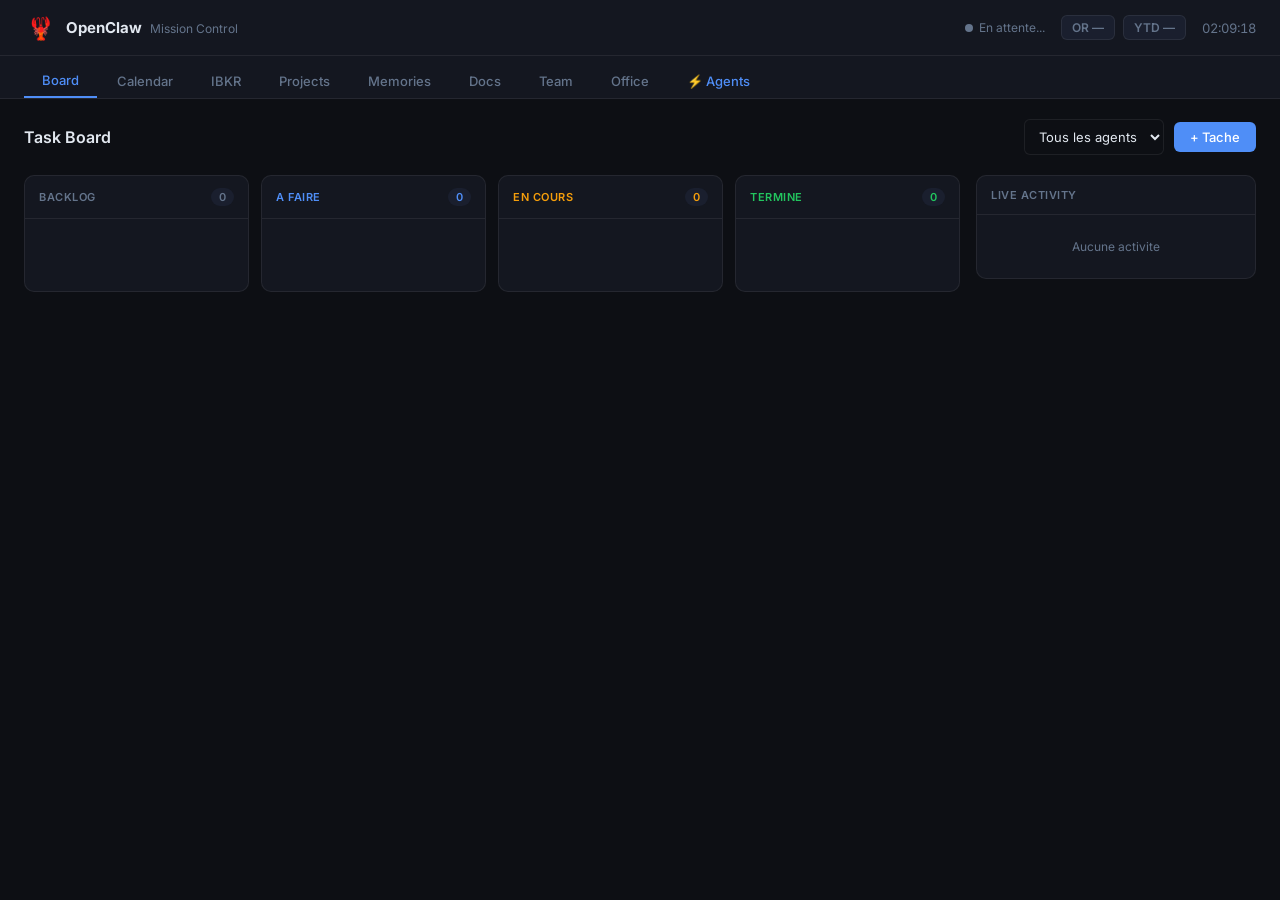
==== commit 61baacf4: "feat: logo langouste 🦞 dans les deux apps - Dashboard : titre page → "🦞 Dashboard", emoji dans heade" ====
--- a/mission-control/templates/index.html
+++ b/mission-control/templates/index.html
@@ -3,7 +3,7 @@
 <head>
   <meta charset="UTF-8" />
   <meta name="viewport" content="width=device-width, initial-scale=1.0" />
-  <title>OpenClaw Mission Control</title>
+  <title>🦞 Mission Control</title>
   <link rel="stylesheet" href="/mission-control/static/css/style.css" />
   <link rel="preconnect" href="https://fonts.googleapis.com" />
   <link href="https://fonts.googleapis.com/css2?family=Inter:wght@300;400;500;600;700&display=swap" rel="stylesheet" />
@@ -13,7 +13,7 @@
   <!-- HEADER -->
   <header class="mc-header">
     <div class="mc-logo">
-      <span class="mc-logo-icon">C</span>
+      <span class="mc-logo-icon">🦞</span>
       <span class="mc-logo-text">OpenClaw <span class="mc-logo-sub">Mission Control</span></span>
     </div>
     <div class="mc-hb" id="mcHeartbeat">
--- a/mission-control/static/css/style.css
+++ b/mission-control/static/css/style.css
@@ -56,11 +56,10 @@
 .mc-logo-icon {
   width: 32px; height: 32px;
   border-radius: 8px;
-  background: var(--accent);
-  color: #fff;
-  font-weight: 700;
-  font-size: 16px;
+  background: transparent;
+  font-size: 22px;
   display: flex; align-items: center; justify-content: center;
+  line-height: 1;
 }
 .mc-logo-text { font-weight: 700; font-size: 15px; }
 .mc-logo-sub { font-weight: 400; font-size: 12px; color: var(--text-muted); margin-left: 4px; }
@@ -781,3 +780,103 @@
 ::-webkit-scrollbar { width: 5px; height: 5px; }
 ::-webkit-scrollbar-track { background: transparent; }
 ::-webkit-scrollbar-thumb { background: #2a2f3d; border-radius: 3px; }
+
+/* ================================================================
+   RESPONSIVE
+================================================================ */
+
+/* ---- 1024px: Tablette ---- */
+@media (max-width: 1024px) {
+  .mc-header     { padding: 0 16px; gap: 10px; }
+  .mc-metrics    { gap: 6px; }
+  .mc-metric     { padding: 3px 8px; font-size: 11px; }
+  .activity-panel { width: 220px; }
+  .office-ticker  { width: 220px; }
+}
+
+/* ---- 768px: Mobile paysage / petite tablette ---- */
+@media (max-width: 768px) {
+  /* Header : deux rangées */
+  .mc-header {
+    height: auto;
+    min-height: 48px;
+    padding: 10px 16px;
+    flex-wrap: wrap;
+    gap: 8px;
+  }
+  .mc-logo-sub { display: none; }
+  .mc-hb       { margin-left: 0; }
+  .mc-metrics  { order: 4; width: 100%; }
+  .mc-clock    { font-size: 12px; }
+  .mc-back-btn { font-size: 11px; padding: 3px 8px; }
+
+  /* Onglets : scroll horizontal sans retour à la ligne */
+  .mc-tabs {
+    padding: 6px 16px 0;
+    overflow-x: auto;
+    scrollbar-width: none;
+    -webkit-overflow-scrolling: touch;
+    flex-wrap: nowrap;
+  }
+  .mc-tabs::-webkit-scrollbar { display: none; }
+  .mc-tab { flex-shrink: 0; padding: 7px 14px; font-size: 12px; }
+
+  /* Sections */
+  .mc-section      { padding: 16px; min-height: calc(100vh - 140px); }
+  .section-toolbar { gap: 8px; flex-wrap: wrap; }
+  .search-input    { width: 130px; }
+
+  /* Board : panneau activité sous le kanban */
+  .board-layout   { flex-direction: column; }
+  .activity-panel { width: 100%; max-height: 220px; }
+
+  /* Calendar : mini calendrier au-dessus de la timeline */
+  .mc-agenda-layout { flex-direction: column; }
+  .mini-calendar {
+    width: 100%;
+    border-right: none;
+    border-bottom: 1px solid var(--border);
+    padding: 12px;
+  }
+
+  /* Office : ticker sous le plateau */
+  .office-wrapper { flex-direction: column; }
+  .office-ticker  { width: 100%; max-height: 220px; }
+
+  /* IBKR : scroll horizontal des tables */
+  .ibkr-monthly,
+  .ibkr-trades { overflow-x: auto; -webkit-overflow-scrolling: touch; }
+  .ibkr-table  { min-width: 500px; }
+
+  /* Formulaires : form-row en colonne */
+  .form-row { flex-direction: column; gap: 10px; }
+}
+
+/* ---- 480px: Petit téléphone ---- */
+@media (max-width: 480px) {
+  .mc-header    { padding: 8px 12px; gap: 6px; }
+  .mc-logo-icon { width: 26px; height: 26px; font-size: 13px; }
+  .mc-logo-text { font-size: 13px; }
+  .mc-metrics   { display: none; }
+
+  .mc-tabs { padding: 4px 12px 0; }
+  .mc-tab  { padding: 6px 12px; font-size: 11px; }
+
+  .mc-section      { padding: 12px; }
+  .section-toolbar h2 { font-size: 14px; }
+  .search-input    { width: 100px; }
+
+  /* Kanban : colonnes légèrement plus étroites */
+  .kanban-col { min-width: 180px; }
+
+  /* Team cards : taille réduite */
+  .team-card            { width: 160px; padding: 14px; }
+  .team-card.main-agent { width: 200px; }
+
+  /* Office floor : cellules plus petites */
+  .office-floor {
+    grid-template-columns: repeat(auto-fill, minmax(130px, 1fr));
+    padding: 12px;
+    gap: 10px;
+  }
+}
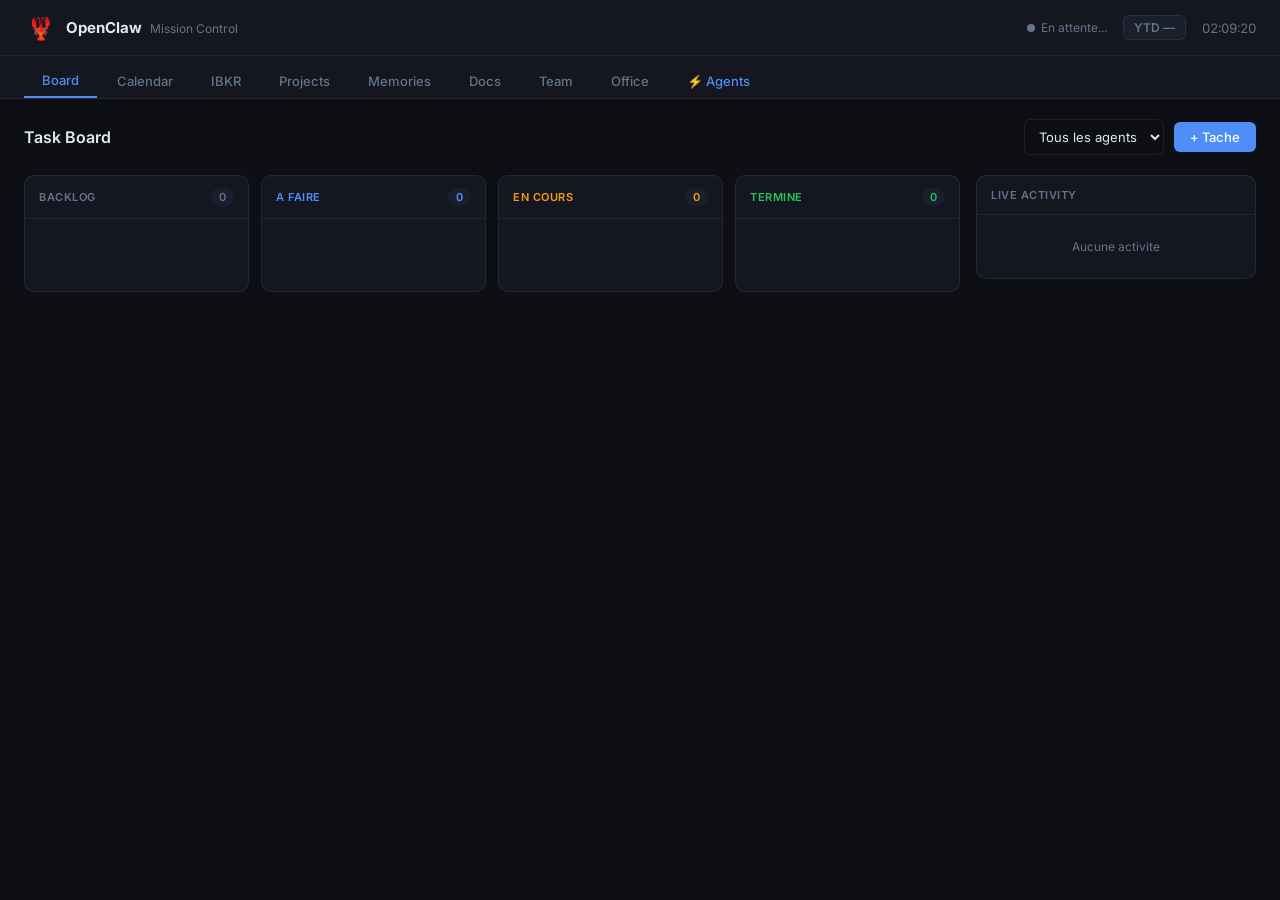
==== commit 59fa9fa9: "feat: supprimer le compteur OpenRouter du header Mission Control https://claude.ai/code/session_018N" ====
--- a/mission-control/templates/index.html
+++ b/mission-control/templates/index.html
@@ -21,7 +21,6 @@
       <span id="mcHbLabel">En attente...</span>
     </div>
     <div class="mc-metrics">
-      <div class="mc-metric" id="metricOR" title="Crédits OpenRouter restants">OR —</div>
       <div class="mc-metric" id="metricPnl" title="PnL net YTD IBKR">YTD —</div>
     </div>
     <div class="mc-clock" id="mcClock"></div>
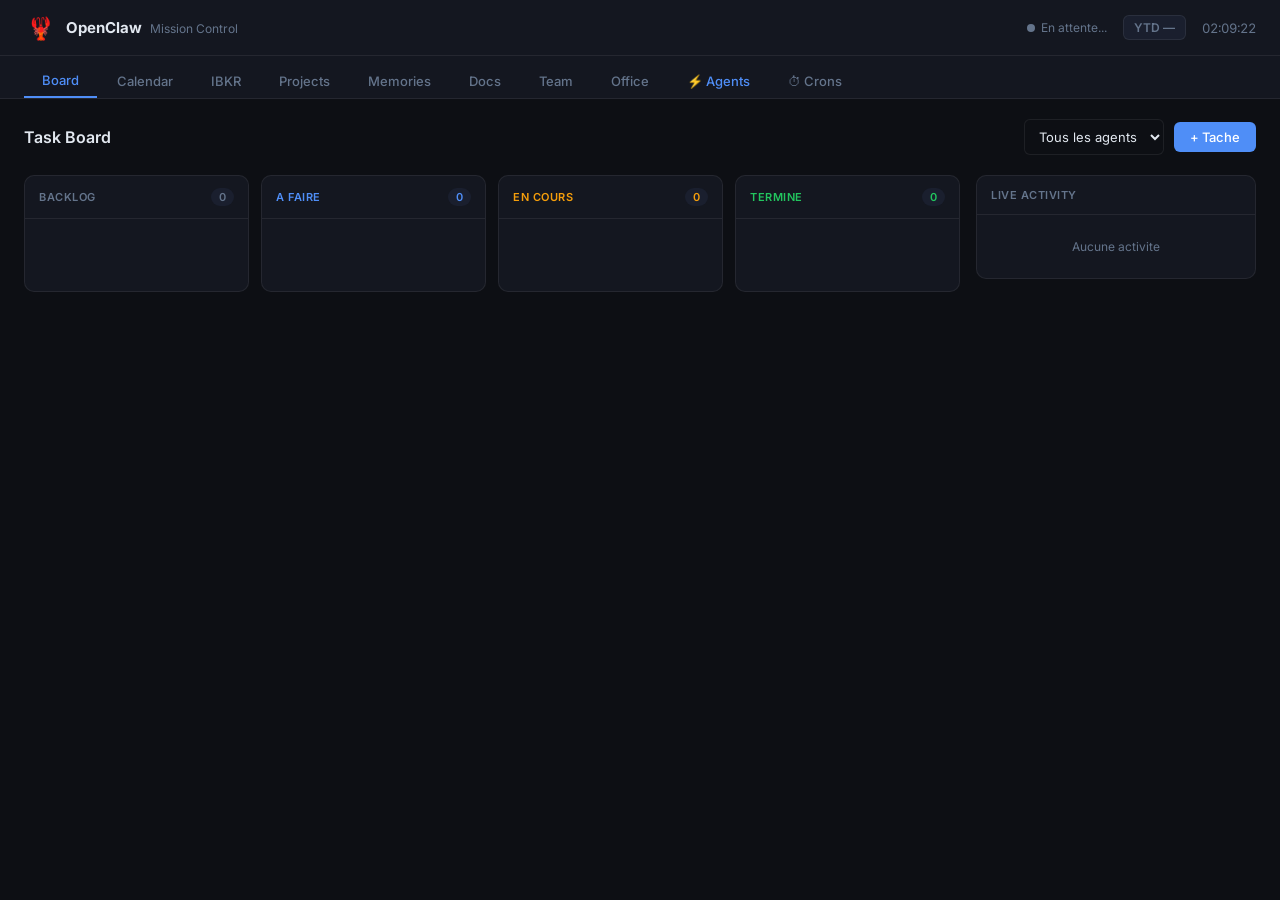
==== commit 3fb30391: "feat: onglet Crons dans Mission Control - Nouvel onglet "⏱ Crons" dans la nav - Section #section-cro" ====
--- a/mission-control/templates/index.html
+++ b/mission-control/templates/index.html
@@ -38,6 +38,7 @@
     <button class="mc-tab"        id="tab-team"     onclick="switchTab('team')">Team</button>
     <button class="mc-tab"        id="tab-office"   onclick="switchTab('office')">Office</button>
     <button class="mc-tab oc-tab" id="tab-agents"   onclick="switchTab('agents')">⚡ Agents</button>
+    <button class="mc-tab"        id="tab-cron"     onclick="switchTab('cron')">⏱ Crons</button>
   </nav>
 
   <!-- ===== BOARD ===== -->
@@ -215,6 +216,15 @@
     </div>
   </div>
 
+  <!-- ===== CRON ===== -->
+  <section id="section-cron" class="mc-section hidden">
+    <div class="section-toolbar">
+      <h2>Tâches Cron</h2>
+      <button class="btn-secondary" onclick="loadCron()">↻ Rafraîchir</button>
+    </div>
+    <div id="cronContainer"></div>
+  </section>
+
   <!-- ===== MODALS ===== -->
 
   <!-- Task Modal -->
--- a/mission-control/static/css/style.css
+++ b/mission-control/static/css/style.css
@@ -432,6 +432,26 @@
   line-height: 1.5;
   color: var(--text);
 }
+.memory-wikilink {
+  display: inline-flex; align-items: center;
+  padding: 1px 7px; border-radius: 4px;
+  background: rgba(124,92,252,0.12); color: var(--accent2);
+  border: 1px solid rgba(124,92,252,0.25);
+  font-size: 12px; font-weight: 500;
+  text-decoration: none; transition: background 0.15s;
+  cursor: pointer;
+}
+.memory-wikilink:hover { background: rgba(124,92,252,0.22); }
+.memory-embed {
+  display: inline-flex; align-items: center; gap: 3px;
+  padding: 1px 7px; border-radius: 4px;
+  background: rgba(79,142,247,0.1); color: var(--accent);
+  border: 1px solid rgba(79,142,247,0.2);
+  font-size: 12px;
+  text-decoration: none; transition: background 0.15s;
+  cursor: pointer;
+}
+.memory-embed:hover { background: rgba(79,142,247,0.2); }
 
 /* ================================================================
    DOCS
@@ -773,6 +793,46 @@
 .oc-log-content { flex: 1; color: var(--text); word-break: break-word; }
 .oc-logs-placeholder { color: var(--text-muted); text-align: center; padding: 40px; }
 .oc-log-raw { color: var(--text-muted); }
+
+/* ================================================================
+   CRON
+================================================================ */
+.cron-loading, .cron-empty {
+  padding: 40px; text-align: center; color: var(--text-muted); font-size: 13px;
+}
+.cron-table {
+  width: 100%; border-collapse: collapse;
+}
+.cron-table th {
+  padding: 9px 14px; text-align: left;
+  border-bottom: 1px solid var(--border);
+  font-size: 11px; font-weight: 600; text-transform: uppercase;
+  letter-spacing: 0.4px; color: var(--text-muted);
+  background: var(--bg-panel);
+}
+.cron-table th:last-child { width: 36px; }
+.cron-row td {
+  padding: 10px 14px; border-bottom: 1px solid rgba(255,255,255,0.04);
+  vertical-align: middle;
+}
+.cron-row:hover td { background: var(--bg-hover); }
+.cron-human { font-size: 13px; font-weight: 500; white-space: nowrap; }
+.cron-schedule code {
+  font-size: 12px; color: var(--accent);
+  background: rgba(79,142,247,0.08); padding: 2px 6px; border-radius: 4px;
+}
+.cron-cmd { max-width: 0; width: 50%; }
+.cron-cmd code {
+  font-size: 11px; color: var(--text-muted);
+  white-space: nowrap; overflow: hidden; text-overflow: ellipsis;
+  display: block; max-width: 100%;
+}
+.cron-copy {
+  background: none; border: none; color: var(--text-muted);
+  cursor: pointer; font-size: 15px; padding: 4px 6px;
+  border-radius: 4px; transition: color 0.15s, background 0.15s;
+}
+.cron-copy:hover { color: var(--text); background: var(--bg-hover); }
 
 /* ================================================================
    SCROLLBAR
